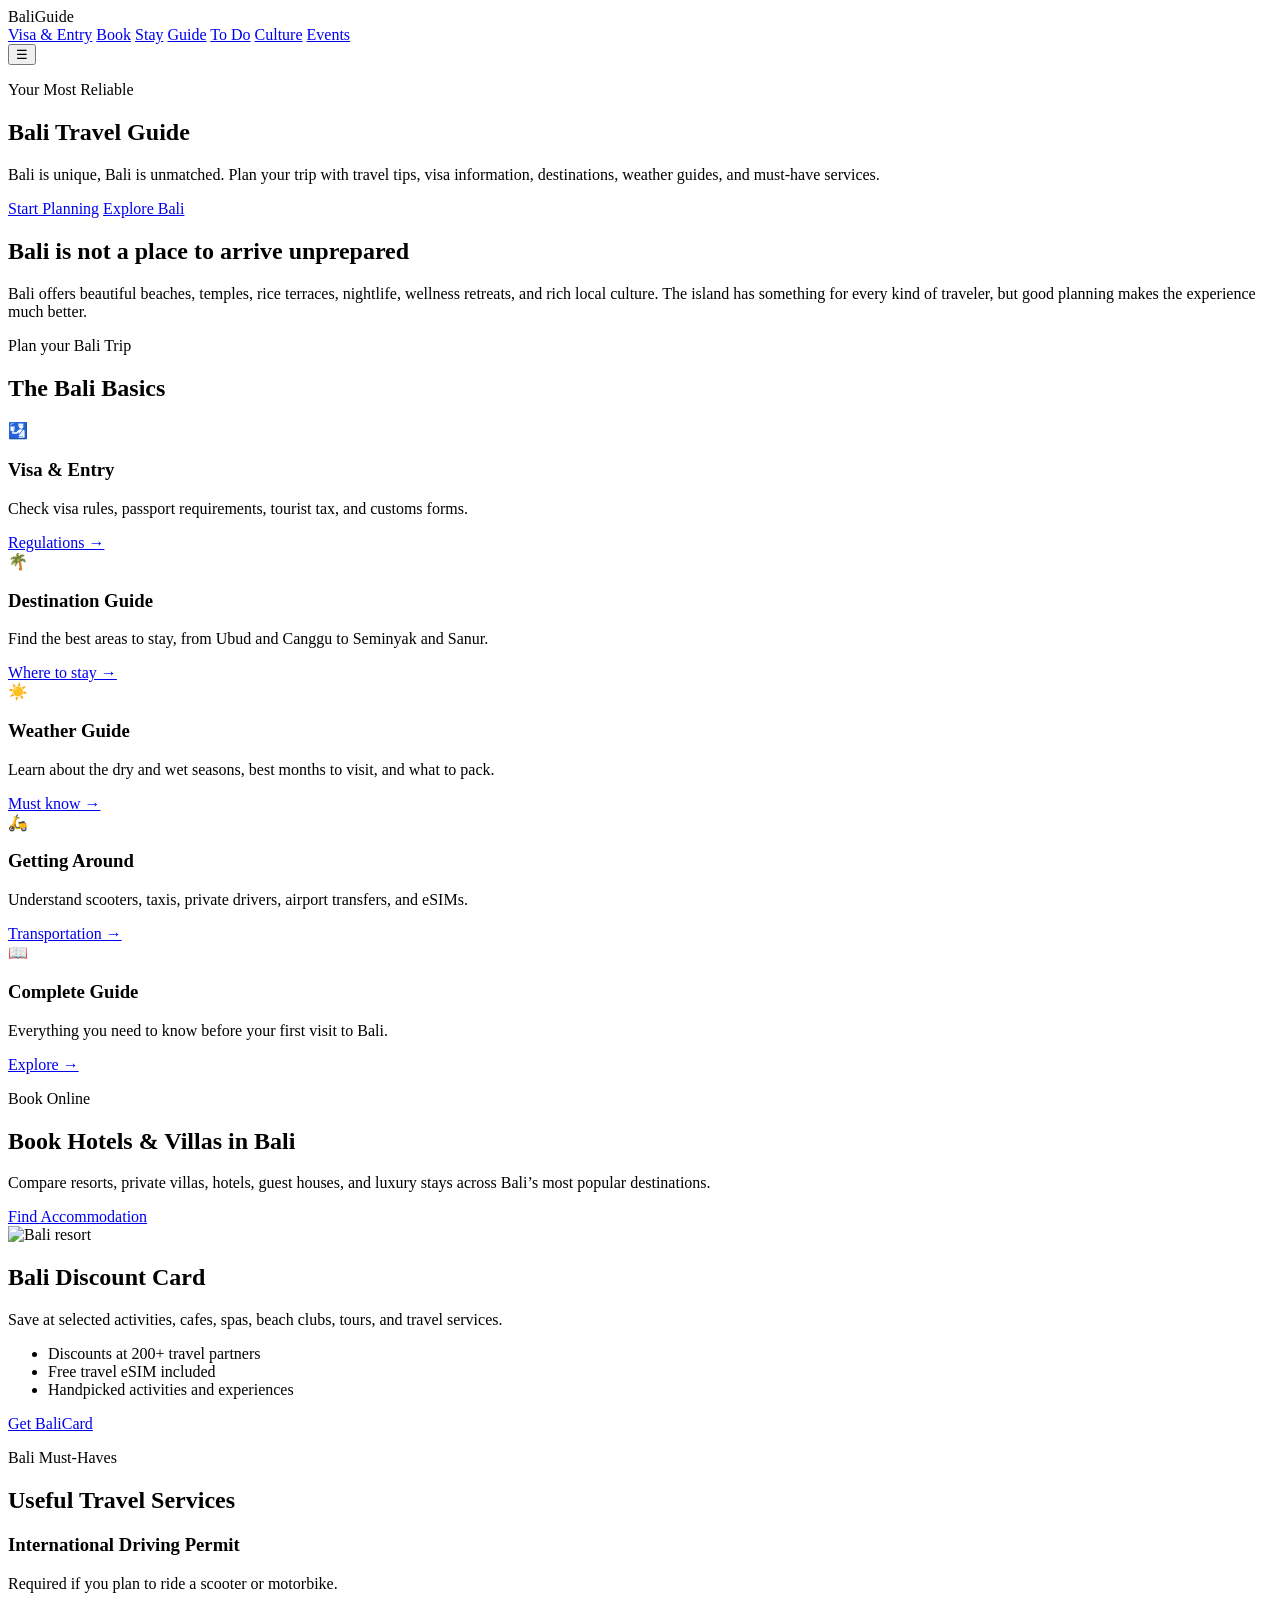
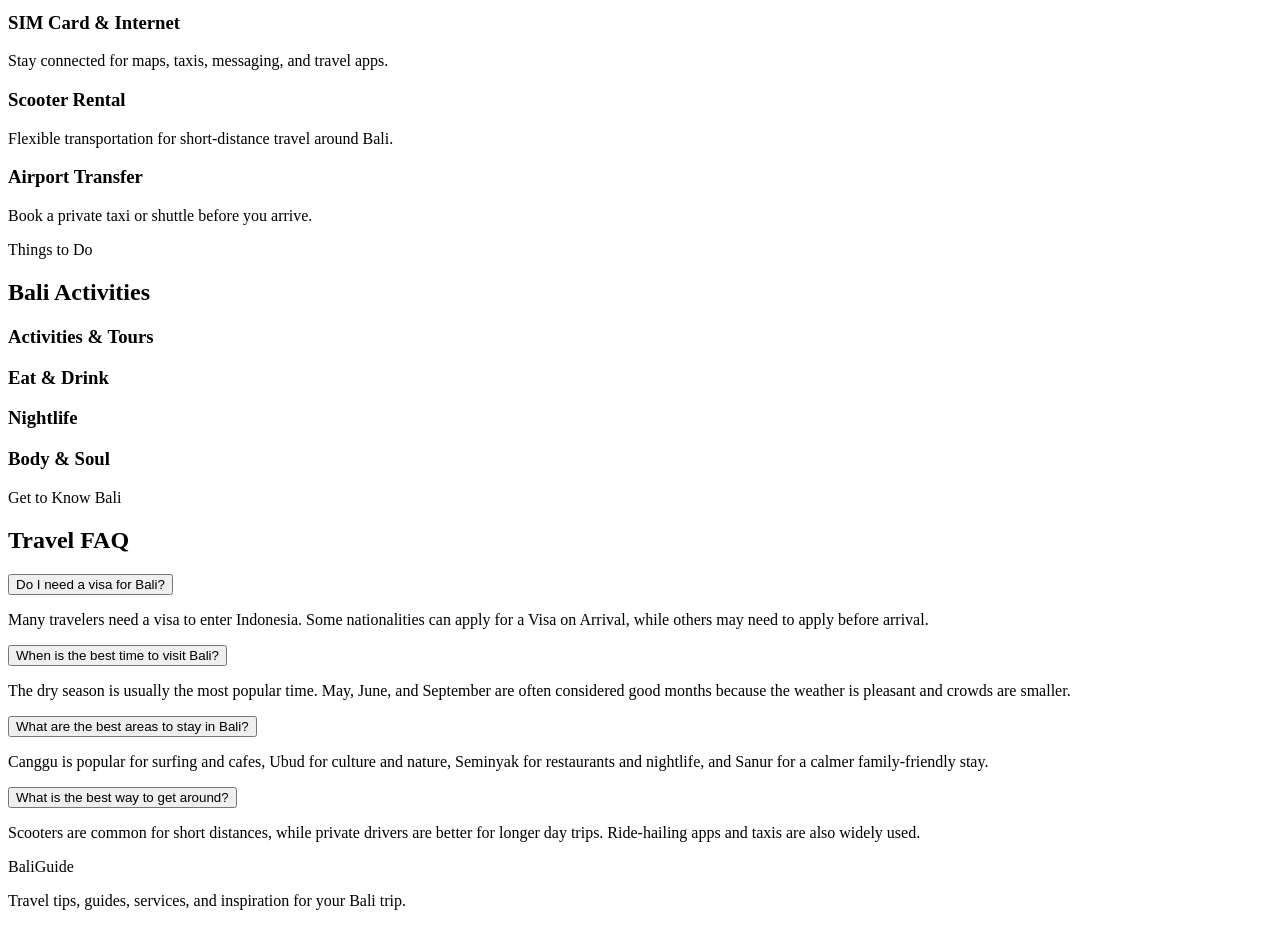
==== index.html @ f4026220 "test" ====
<!doctype html>
<html lang="en">
  <head>
    <meta charset="UTF-8" />
    <meta name="viewport" content="width=device-width, initial-scale=1.0" />
    <title>Bali Travel Guide</title>
    <link rel="stylesheet" href="style.css" />
  </head>
  <body>
    <header class="top-bar">
      <div class="logo">Bali<span>Guide</span></div>

      <nav class="nav-links" id="navLinks">
        <a href="#">Visa & Entry</a>
        <a href="#">Book</a>
        <a href="#">Stay</a>
        <a href="#">Guide</a>
        <a href="#">To Do</a>
        <a href="#">Culture</a>
        <a href="#">Events</a>
      </nav>

      <button class="menu-btn" id="menuBtn">☰</button>
    </header>

    <section class="hero">
      <div class="hero-overlay"></div>

      <div class="hero-content">
        <p class="small-title">Your Most Reliable</p>
        <h1>Bali Travel Guide</h1>
        <p>
          Bali is unique, Bali is unmatched. Plan your trip with travel tips,
          visa information, destinations, weather guides, and must-have
          services.
        </p>

        <div class="hero-buttons">
          <a href="#" class="btn primary">Start Planning</a>
          <a href="#" class="btn secondary">Explore Bali</a>
        </div>
      </div>
    </section>

    <main>
      <section class="intro">
        <h2>Bali is not a place to arrive unprepared</h2>
        <p>
          Bali offers beautiful beaches, temples, rice terraces, nightlife,
          wellness retreats, and rich local culture. The island has something
          for every kind of traveler, but good planning makes the experience
          much better.
        </p>
      </section>

      <section class="basics">
        <div class="section-heading">
          <p>Plan your Bali Trip</p>
          <h2>The Bali Basics</h2>
        </div>

        <div class="card-grid">
          <div class="info-card">
            <div class="icon">🛂</div>
            <h3>Visa & Entry</h3>
            <p>
              Check visa rules, passport requirements, tourist tax, and customs
              forms.
            </p>
            <a href="#">Regulations →</a>
          </div>

          <div class="info-card">
            <div class="icon">🌴</div>
            <h3>Destination Guide</h3>
            <p>
              Find the best areas to stay, from Ubud and Canggu to Seminyak and
              Sanur.
            </p>
            <a href="#">Where to stay →</a>
          </div>

          <div class="info-card">
            <div class="icon">☀️</div>
            <h3>Weather Guide</h3>
            <p>
              Learn about the dry and wet seasons, best months to visit, and
              what to pack.
            </p>
            <a href="#">Must know →</a>
          </div>

          <div class="info-card">
            <div class="icon">🛵</div>
            <h3>Getting Around</h3>
            <p>
              Understand scooters, taxis, private drivers, airport transfers,
              and eSIMs.
            </p>
            <a href="#">Transportation →</a>
          </div>

          <div class="info-card">
            <div class="icon">📖</div>
            <h3>Complete Guide</h3>
            <p>Everything you need to know before your first visit to Bali.</p>
            <a href="#">Explore →</a>
          </div>
        </div>
      </section>

      <section class="promo">
        <div>
          <p class="small-title">Book Online</p>
          <h2>Book Hotels & Villas in Bali</h2>
          <p>
            Compare resorts, private villas, hotels, guest houses, and luxury
            stays across Bali’s most popular destinations.
          </p>
          <a href="#" class="btn primary">Find Accommodation</a>
        </div>

        <img
          src="https://images.unsplash.com/photo-1537996194471-e657df975ab4?auto=format&fit=crop&w=900&q=80"
          alt="Bali resort"
        />
      </section>

      <section class="discount">
        <h2>Bali Discount Card</h2>
        <p>
          Save at selected activities, cafes, spas, beach clubs, tours, and
          travel services.
        </p>

        <ul>
          <li>Discounts at 200+ travel partners</li>
          <li>Free travel eSIM included</li>
          <li>Handpicked activities and experiences</li>
        </ul>

        <a href="#" class="btn dark">Get BaliCard</a>
      </section>

      <section class="must-haves">
        <div class="section-heading">
          <p>Bali Must-Haves</p>
          <h2>Useful Travel Services</h2>
        </div>

        <div class="service-grid">
          <div class="service-card">
            <h3>International Driving Permit</h3>
            <p>Required if you plan to ride a scooter or motorbike.</p>
          </div>

          <div class="service-card">
            <h3>SIM Card & Internet</h3>
            <p>Stay connected for maps, taxis, messaging, and travel apps.</p>
          </div>

          <div class="service-card">
            <h3>Scooter Rental</h3>
            <p>
              Flexible transportation for short-distance travel around Bali.
            </p>
          </div>

          <div class="service-card">
            <h3>Airport Transfer</h3>
            <p>Book a private taxi or shuttle before you arrive.</p>
          </div>
        </div>
      </section>

      <section class="activities">
        <div class="section-heading">
          <p>Things to Do</p>
          <h2>Bali Activities</h2>
        </div>

        <div class="activity-grid">
          <div class="activity-card activity-one">
            <h3>Activities & Tours</h3>
          </div>

          <div class="activity-card activity-two">
            <h3>Eat & Drink</h3>
          </div>

          <div class="activity-card activity-three">
            <h3>Nightlife</h3>
          </div>

          <div class="activity-card activity-four">
            <h3>Body & Soul</h3>
          </div>
        </div>
      </section>

      <section class="faq">
        <div class="section-heading">
          <p>Get to Know Bali</p>
          <h2>Travel FAQ</h2>
        </div>

        <div class="faq-item">
          <button class="faq-question">Do I need a visa for Bali?</button>
          <div class="faq-answer">
            <p>
              Many travelers need a visa to enter Indonesia. Some nationalities
              can apply for a Visa on Arrival, while others may need to apply
              before arrival.
            </p>
          </div>
        </div>

        <div class="faq-item">
          <button class="faq-question">
            When is the best time to visit Bali?
          </button>
          <div class="faq-answer">
            <p>
              The dry season is usually the most popular time. May, June, and
              September are often considered good months because the weather is
              pleasant and crowds are smaller.
            </p>
          </div>
        </div>

        <div class="faq-item">
          <button class="faq-question">
            What are the best areas to stay in Bali?
          </button>
          <div class="faq-answer">
            <p>
              Canggu is popular for surfing and cafes, Ubud for culture and
              nature, Seminyak for restaurants and nightlife, and Sanur for a
              calmer family-friendly stay.
            </p>
          </div>
        </div>

        <div class="faq-item">
          <button class="faq-question">
            What is the best way to get around?
          </button>
          <div class="faq-answer">
            <p>
              Scooters are common for short distances, while private drivers are
              better for longer day trips. Ride-hailing apps and taxis are also
              widely used.
            </p>
          </div>
        </div>
      </section>
    </main>

    <footer>
      <div class="footer-logo">Bali<span>Guide</span></div>
      <p>Travel tips, guides, services, and inspiration for your Bali trip.</p>
    </footer>

    <script src="script.js"></script>
  </body>
</html>
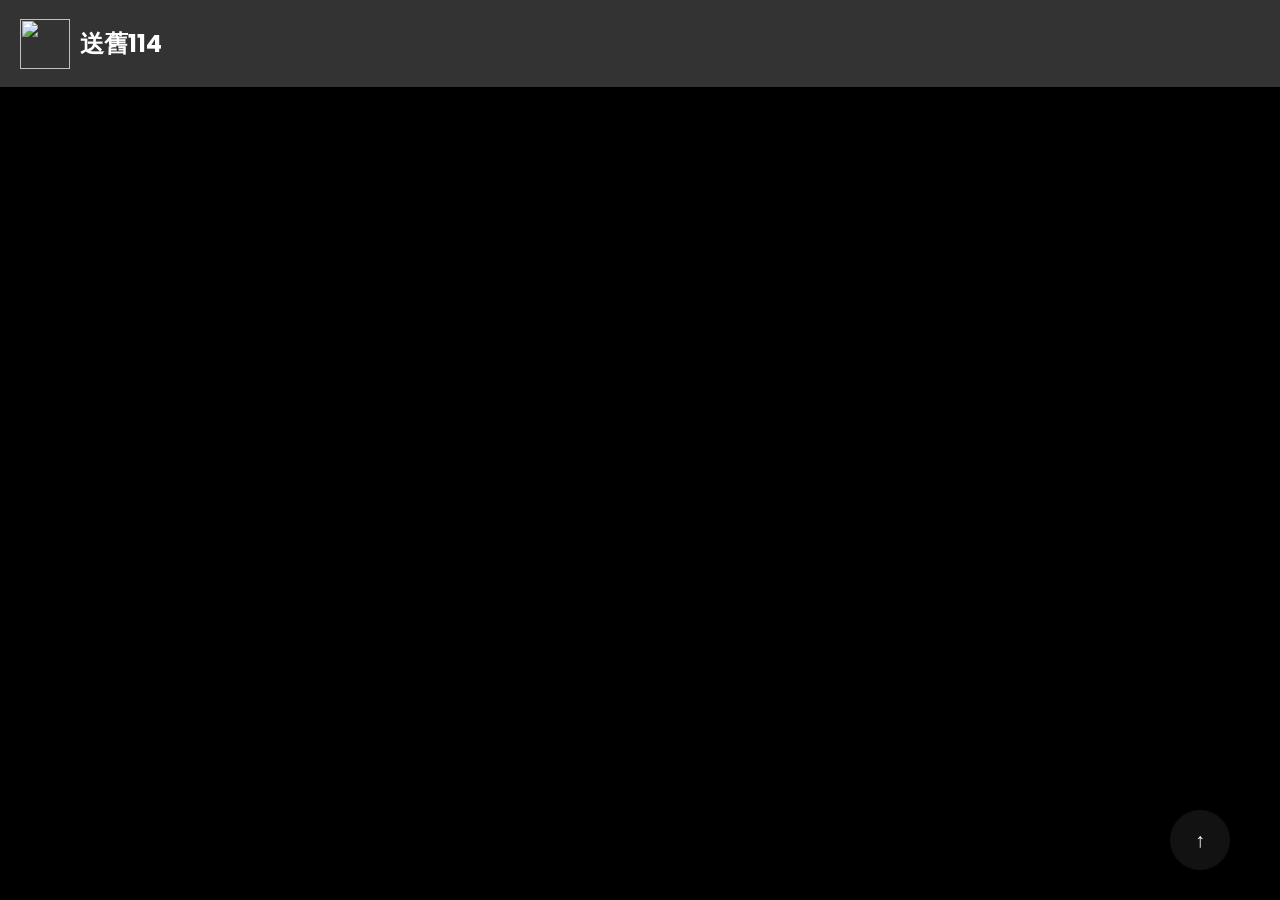
==== commit 3d2ec6f7: "test" ====
--- a/index.html
+++ b/index.html
@@ -1,266 +1,50 @@
-<!doctype html>
+<!DOCTYPE html>
 <html lang="en">
   <head>
     <meta charset="UTF-8" />
     <meta name="viewport" content="width=device-width, initial-scale=1.0" />
-    <title>Bali Travel Guide</title>
-    <link rel="stylesheet" href="style.css" />
+    <title>Pelita Pikiran</title>
+    <link rel="stylesheet" type="text/css" href="index.css" />
+    <link href="https://unpkg.com/aos@2.3.1/dist/aos.css" rel="stylesheet">
+    <link rel="icon" type="image/x-icon" href="assets/shine.ico">
+    <link
+      href="https://fonts.googleapis.com/css2?family=Poppins:wght@400;600&family=Roboto:wght@400;700&display=swap"
+      rel="stylesheet"
+    />
+    <link
+    rel="stylesheet"
+    href="https://cdnjs.cloudflare.com/ajax/libs/animate.css/4.1.1/animate.min.css"
+  />
   </head>
   <body>
-    <header class="top-bar">
-      <div class="logo">Bali<span>Guide</span></div>
-
-      <nav class="nav-links" id="navLinks">
-        <a href="#">Visa & Entry</a>
-        <a href="#">Book</a>
-        <a href="#">Stay</a>
-        <a href="#">Guide</a>
-        <a href="#">To Do</a>
-        <a href="#">Culture</a>
-        <a href="#">Events</a>
-      </nav>
-
-      <button class="menu-btn" id="menuBtn">☰</button>
+    <header>
+      <div class="main-header">
+        <h3 class="header-info">
+          <img src="assets/shine.png" class="icon" >
+          <a href="index.html">送舊114</a>
+        </h3>
+      </div>
     </header>
 
-    <section class="hero">
-      <div class="hero-overlay"></div>
+    <a href="#top">↑</a>
 
-      <div class="hero-content">
-        <p class="small-title">Your Most Reliable</p>
-        <h1>Bali Travel Guide</h1>
-        <p>
-          Bali is unique, Bali is unmatched. Plan your trip with travel tips,
-          visa information, destinations, weather guides, and must-have
-          services.
-        </p>
+    <div class="jumbotron" id="top">
+      <div 
+          class="text-container" 
+          data-aos="fade-right"
+          data-aos-once="true"
+          data-aos-offset="500"
+          data-aos-duration="500">
+        <h1> 送舊114 </h1>
+        </div>
+    </div>
+    <main>
+    </main>
+  </div>
+  </body>
+  <footer>
+  </footer> 
+  <script src="https://unpkg.com/aos@2.3.1/dist/aos.js"></script>
 
-        <div class="hero-buttons">
-          <a href="#" class="btn primary">Start Planning</a>
-          <a href="#" class="btn secondary">Explore Bali</a>
-        </div>
-      </div>
-    </section>
-
-    <main>
-      <section class="intro">
-        <h2>Bali is not a place to arrive unprepared</h2>
-        <p>
-          Bali offers beautiful beaches, temples, rice terraces, nightlife,
-          wellness retreats, and rich local culture. The island has something
-          for every kind of traveler, but good planning makes the experience
-          much better.
-        </p>
-      </section>
-
-      <section class="basics">
-        <div class="section-heading">
-          <p>Plan your Bali Trip</p>
-          <h2>The Bali Basics</h2>
-        </div>
-
-        <div class="card-grid">
-          <div class="info-card">
-            <div class="icon">🛂</div>
-            <h3>Visa & Entry</h3>
-            <p>
-              Check visa rules, passport requirements, tourist tax, and customs
-              forms.
-            </p>
-            <a href="#">Regulations →</a>
-          </div>
-
-          <div class="info-card">
-            <div class="icon">🌴</div>
-            <h3>Destination Guide</h3>
-            <p>
-              Find the best areas to stay, from Ubud and Canggu to Seminyak and
-              Sanur.
-            </p>
-            <a href="#">Where to stay →</a>
-          </div>
-
-          <div class="info-card">
-            <div class="icon">☀️</div>
-            <h3>Weather Guide</h3>
-            <p>
-              Learn about the dry and wet seasons, best months to visit, and
-              what to pack.
-            </p>
-            <a href="#">Must know →</a>
-          </div>
-
-          <div class="info-card">
-            <div class="icon">🛵</div>
-            <h3>Getting Around</h3>
-            <p>
-              Understand scooters, taxis, private drivers, airport transfers,
-              and eSIMs.
-            </p>
-            <a href="#">Transportation →</a>
-          </div>
-
-          <div class="info-card">
-            <div class="icon">📖</div>
-            <h3>Complete Guide</h3>
-            <p>Everything you need to know before your first visit to Bali.</p>
-            <a href="#">Explore →</a>
-          </div>
-        </div>
-      </section>
-
-      <section class="promo">
-        <div>
-          <p class="small-title">Book Online</p>
-          <h2>Book Hotels & Villas in Bali</h2>
-          <p>
-            Compare resorts, private villas, hotels, guest houses, and luxury
-            stays across Bali’s most popular destinations.
-          </p>
-          <a href="#" class="btn primary">Find Accommodation</a>
-        </div>
-
-        <img
-          src="https://images.unsplash.com/photo-1537996194471-e657df975ab4?auto=format&fit=crop&w=900&q=80"
-          alt="Bali resort"
-        />
-      </section>
-
-      <section class="discount">
-        <h2>Bali Discount Card</h2>
-        <p>
-          Save at selected activities, cafes, spas, beach clubs, tours, and
-          travel services.
-        </p>
-
-        <ul>
-          <li>Discounts at 200+ travel partners</li>
-          <li>Free travel eSIM included</li>
-          <li>Handpicked activities and experiences</li>
-        </ul>
-
-        <a href="#" class="btn dark">Get BaliCard</a>
-      </section>
-
-      <section class="must-haves">
-        <div class="section-heading">
-          <p>Bali Must-Haves</p>
-          <h2>Useful Travel Services</h2>
-        </div>
-
-        <div class="service-grid">
-          <div class="service-card">
-            <h3>International Driving Permit</h3>
-            <p>Required if you plan to ride a scooter or motorbike.</p>
-          </div>
-
-          <div class="service-card">
-            <h3>SIM Card & Internet</h3>
-            <p>Stay connected for maps, taxis, messaging, and travel apps.</p>
-          </div>
-
-          <div class="service-card">
-            <h3>Scooter Rental</h3>
-            <p>
-              Flexible transportation for short-distance travel around Bali.
-            </p>
-          </div>
-
-          <div class="service-card">
-            <h3>Airport Transfer</h3>
-            <p>Book a private taxi or shuttle before you arrive.</p>
-          </div>
-        </div>
-      </section>
-
-      <section class="activities">
-        <div class="section-heading">
-          <p>Things to Do</p>
-          <h2>Bali Activities</h2>
-        </div>
-
-        <div class="activity-grid">
-          <div class="activity-card activity-one">
-            <h3>Activities & Tours</h3>
-          </div>
-
-          <div class="activity-card activity-two">
-            <h3>Eat & Drink</h3>
-          </div>
-
-          <div class="activity-card activity-three">
-            <h3>Nightlife</h3>
-          </div>
-
-          <div class="activity-card activity-four">
-            <h3>Body & Soul</h3>
-          </div>
-        </div>
-      </section>
-
-      <section class="faq">
-        <div class="section-heading">
-          <p>Get to Know Bali</p>
-          <h2>Travel FAQ</h2>
-        </div>
-
-        <div class="faq-item">
-          <button class="faq-question">Do I need a visa for Bali?</button>
-          <div class="faq-answer">
-            <p>
-              Many travelers need a visa to enter Indonesia. Some nationalities
-              can apply for a Visa on Arrival, while others may need to apply
-              before arrival.
-            </p>
-          </div>
-        </div>
-
-        <div class="faq-item">
-          <button class="faq-question">
-            When is the best time to visit Bali?
-          </button>
-          <div class="faq-answer">
-            <p>
-              The dry season is usually the most popular time. May, June, and
-              September are often considered good months because the weather is
-              pleasant and crowds are smaller.
-            </p>
-          </div>
-        </div>
-
-        <div class="faq-item">
-          <button class="faq-question">
-            What are the best areas to stay in Bali?
-          </button>
-          <div class="faq-answer">
-            <p>
-              Canggu is popular for surfing and cafes, Ubud for culture and
-              nature, Seminyak for restaurants and nightlife, and Sanur for a
-              calmer family-friendly stay.
-            </p>
-          </div>
-        </div>
-
-        <div class="faq-item">
-          <button class="faq-question">
-            What is the best way to get around?
-          </button>
-          <div class="faq-answer">
-            <p>
-              Scooters are common for short distances, while private drivers are
-              better for longer day trips. Ride-hailing apps and taxis are also
-              widely used.
-            </p>
-          </div>
-        </div>
-      </section>
-    </main>
-
-    <footer>
-      <div class="footer-logo">Bali<span>Guide</span></div>
-      <p>Travel tips, guides, services, and inspiration for your Bali trip.</p>
-    </footer>
-
-    <script src="script.js"></script>
-  </body>
+  <script src="index.js"></script>
 </html>
--- a/index.css
+++ b/index.css
@@ -0,0 +1,270 @@
+.animated-box {
+  animation-timing-function: ease-in-out !important;
+}
+
+body,
+html {
+  margin: 0;
+  height: 100%;
+  width: 100%;
+  max-width: 100%;
+  overflow-x: hidden;
+  scroll-behavior: smooth;
+  font-family: "Roboto", sans-serif;
+  color: #f0f0f0;
+  background-color: #000000;
+  margin: 0;
+  padding: 0;
+  overflow: hidden;
+}
+
+.website {
+  margin: 0;
+  padding: 0;
+  font-family: "Roboto", sans-serif;
+  color: #f0f0f0;
+  background-color: #000000;
+  display: flex;
+  flex-direction: column;
+  min-height: 100vh;
+  overflow-x: hidden;
+  overflow-y: auto;
+}
+
+@keyframes smoothFadeLeft {
+  0% {
+    opacity: 0;
+    transform: translateX(100px);
+  }
+  100% {
+    opacity: 1;
+    transform: translateX(0);
+  }
+}
+
+@keyframes smoothFadeRight {
+  0% {
+    opacity: 0;
+    transform: translateX(-100px);
+  }
+  100% {
+    opacity: 1;
+    transform: translateX(0);
+  }
+}
+
+@keyframes smoothFadeUp {
+  0% {
+    opacity: 0;
+    transform: translateY(100px);
+  }
+  100% {
+    opacity: 1;
+    transform: translateY(0);
+  }
+}
+
+@keyframes smoothFadeDown {
+  0% {
+    opacity: 0;
+    transform: translateY(-100px);
+  }
+  100% {
+    opacity: 1;
+    transform: translateY(0);
+  }
+}
+
+@keyframes zoomIn {
+  0% {
+    transform: scale(0.8);
+    opacity: 0;
+  }
+  100% {
+    transform: scale(1);
+    opacity: 1;
+  }
+}
+
+@keyframes zoomOut {
+  0% {
+    transform: scale(1);
+    opacity: 1;
+  }
+  100% {
+    transform: scale(0.8);
+    opacity: 0;
+  }
+}
+
+.smooth-fade-left {
+  animation: smoothFadeLeft 0.7s ease-in-out;
+}
+
+.smooth-fade-right {
+  animation: smoothFadeRight 0.7s ease-in-out;
+}
+
+.smooth-fade-up {
+  animation: smoothFadeUp 0.7s ease-in-out;
+}
+
+.smooth-fade-down {
+  animation: smoothFadeDown 0.7s ease-in-out;
+}
+
+.smooth-zoom-in {
+  animation: zoomIn 0.7s ease-in-out forwards;
+}
+
+.smooth-zoom-out {
+  animation: zoomOut 0.7s ease-in-out forwards;
+}
+
+h1,
+h2,
+h3 {
+  font-family: "Poppins", sans-serif;
+  color: #fff;
+}
+
+p {
+  font-size: 16px;
+  line-height: 1.6;
+}
+
+header {
+  position: fixed;
+  width: 100%;
+  background-color: #333;
+  color: #fff;
+  z-index: 1000;
+}
+
+.main-header {
+  display: flex;
+  justify-content: space-between;
+  align-items: center;
+  max-width: 12000px;
+  margin: 0 auto;
+  padding: 0 20px;
+}
+
+.header-info {
+  display: flex;
+  align-items: center;
+  max-width: 1000px;
+}
+
+.header-info img.icon {
+  width: 50px;
+  height: 50px;
+  margin-right: 10px;
+}
+
+.header-info a {
+  color: #fff;
+  text-decoration: none;
+  font-size: 24px;
+}
+
+nav a {
+  color: #fff;
+  text-decoration: none;
+  margin: 0 15px;
+  font-size: 18px;
+}
+
+nav a:hover {
+  text-decoration: underline;
+}
+
+a[href="#top"] {
+  position: fixed;
+  bottom: 30px; /* Distance from the bottom */
+  right: 50px; /* Distance from the right */
+  display: block; /* Always visible */
+  background-color: #121212;
+  color: white;
+  width: 60px;
+  height: 60px;
+  border-radius: 50%; /* Make it circular */
+  text-align: center;
+  line-height: 60px; /* Center the arrow vertically */
+  font-size: 20px;
+  text-decoration: none; /* Remove underline */
+  box-shadow: 0 4px 6px rgba(0, 0, 0, 0.1);
+  z-index: 1000;
+  transition:
+    opacity 0.3s,
+    transform 0.3s,
+    background-color 0.3s;
+  cursor: pointer;
+}
+
+a[href="#top"]:hover {
+  background-color: gray;
+}
+
+a[href="#top"]:active {
+  transform: scale(0.95); /* Slight shrink effect */
+}
+
+#jumbotron {
+  width: 100%;
+}
+
+.jumbotron {
+  position: relative;
+  height: 100vh;
+  width: 100%;
+  background:
+    linear-gradient(to bottom, rgba(0, 0, 0, 0) 80%, #000000 100%),
+    url("assets/light_enhanced.jpg") no-repeat center 10% / cover;
+  display: flex;
+  align-items: center;
+  padding-left: 200px;
+  overflow: hidden;
+  z-index: 0;
+}
+
+.jumbotron::before {
+  content: "";
+  position: absolute;
+  left: 0;
+  transform: translateX(-90px);
+  width: 1200px;
+  height: 100vh;
+  background: linear-gradient(
+    to right,
+    rgba(0, 0, 0, 0) 0%,
+    rgba(0, 0, 0, 0.9) 25%,
+    rgba(0, 0, 0, 0.9) 75%,
+    rgba(0, 0, 0, 0) 100%
+  );
+  z-index: -1;
+}
+
+.text-container {
+  position: relative;
+  z-index: 1;
+}
+
+.text-container h1 {
+  font-size: 3rem;
+  max-width: 880px;
+  margin: 0 0 20px;
+  max-width: 900px;
+}
+
+.text-container h4 {
+  font-size: 0.8rem;
+  margin-bottom: 40px;
+}
+
+.text-container p {
+  font-size: 1rem;
+  max-width: 750px;
+  margin-bottom: 20px;
+  text-align: justify;
+}
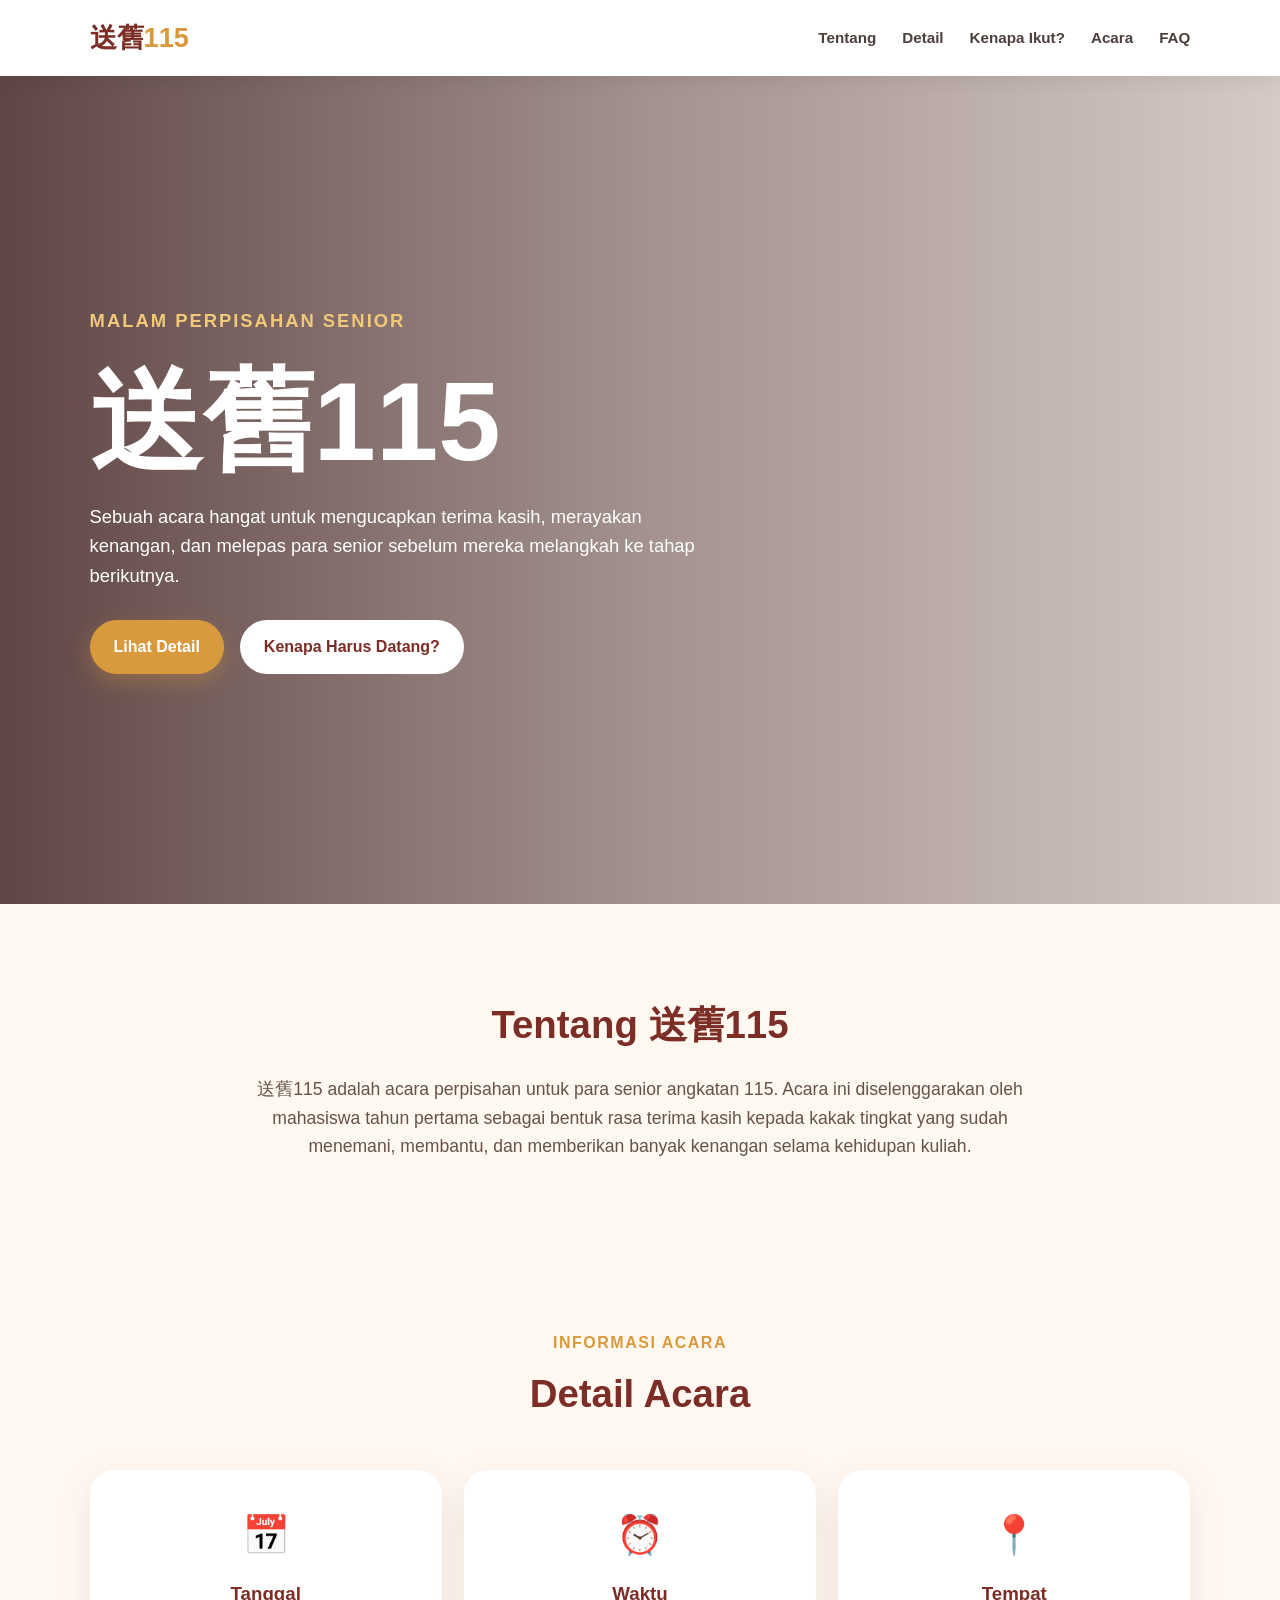
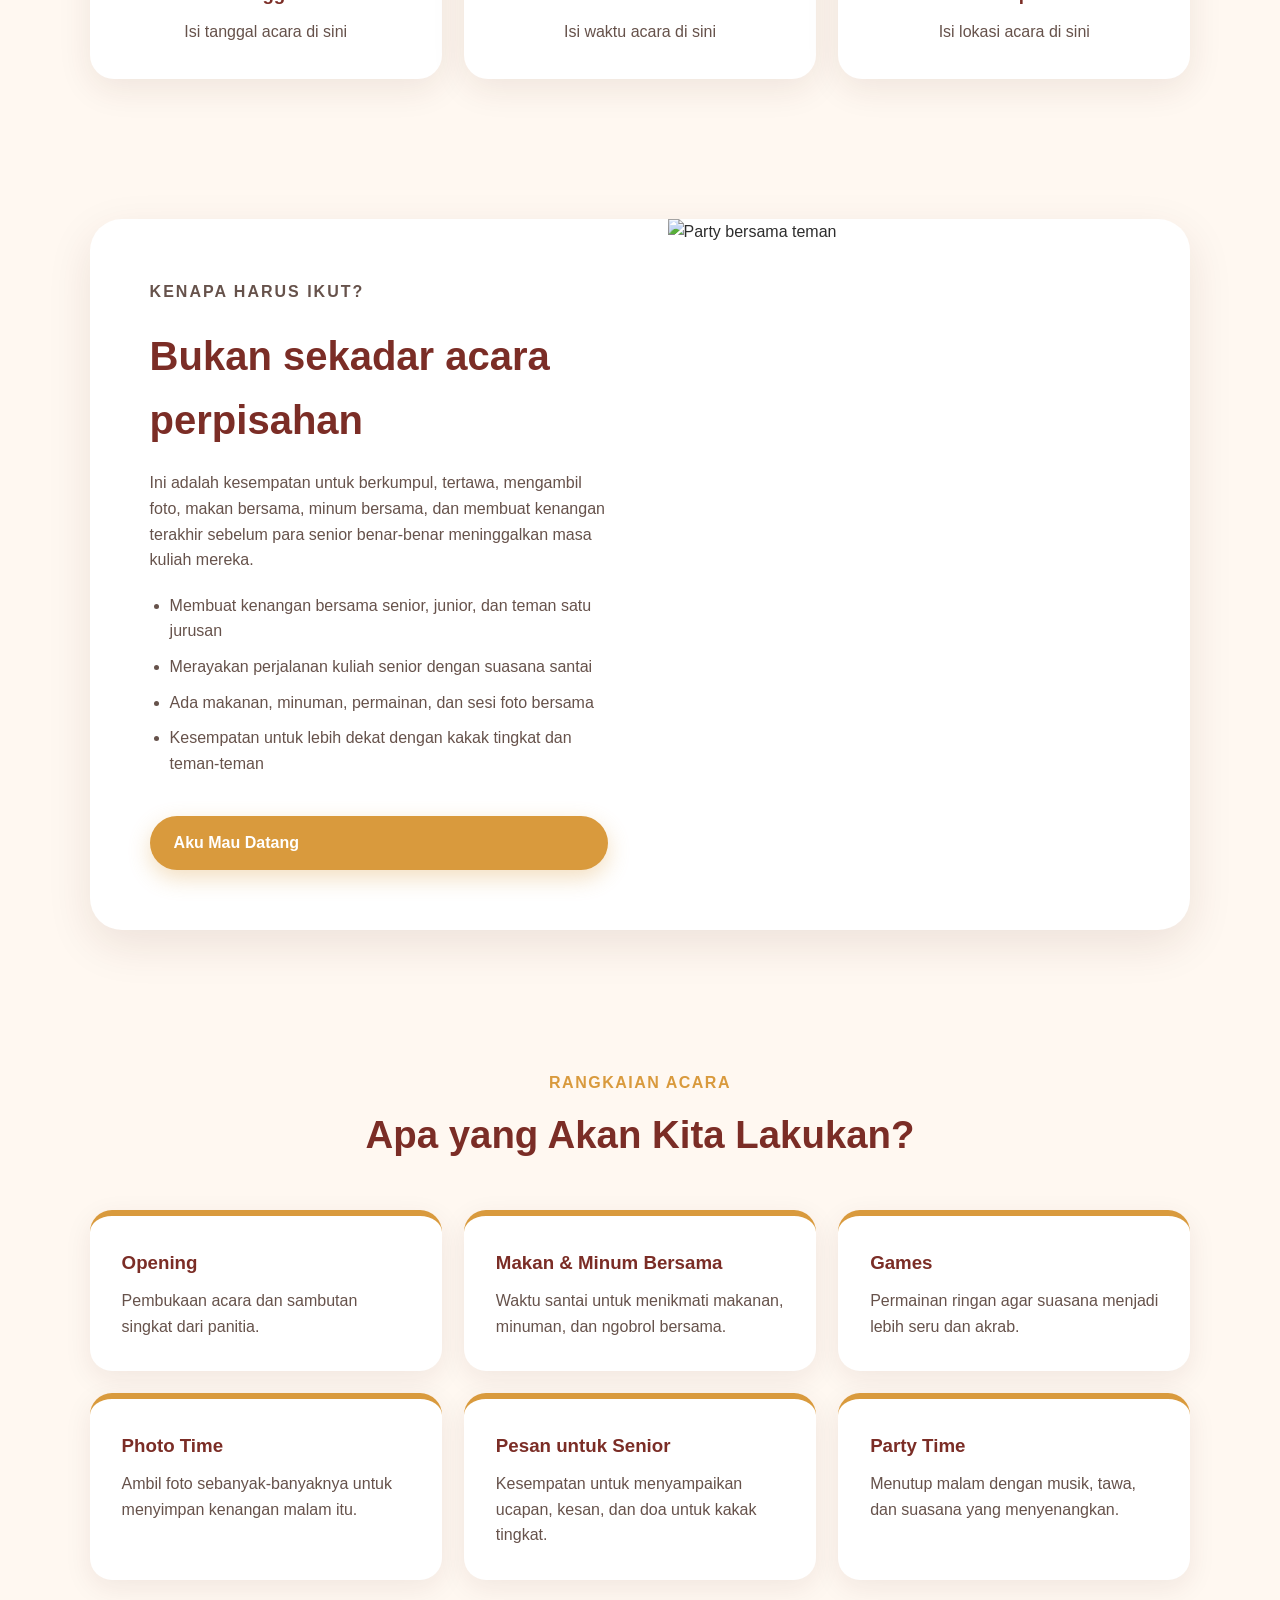
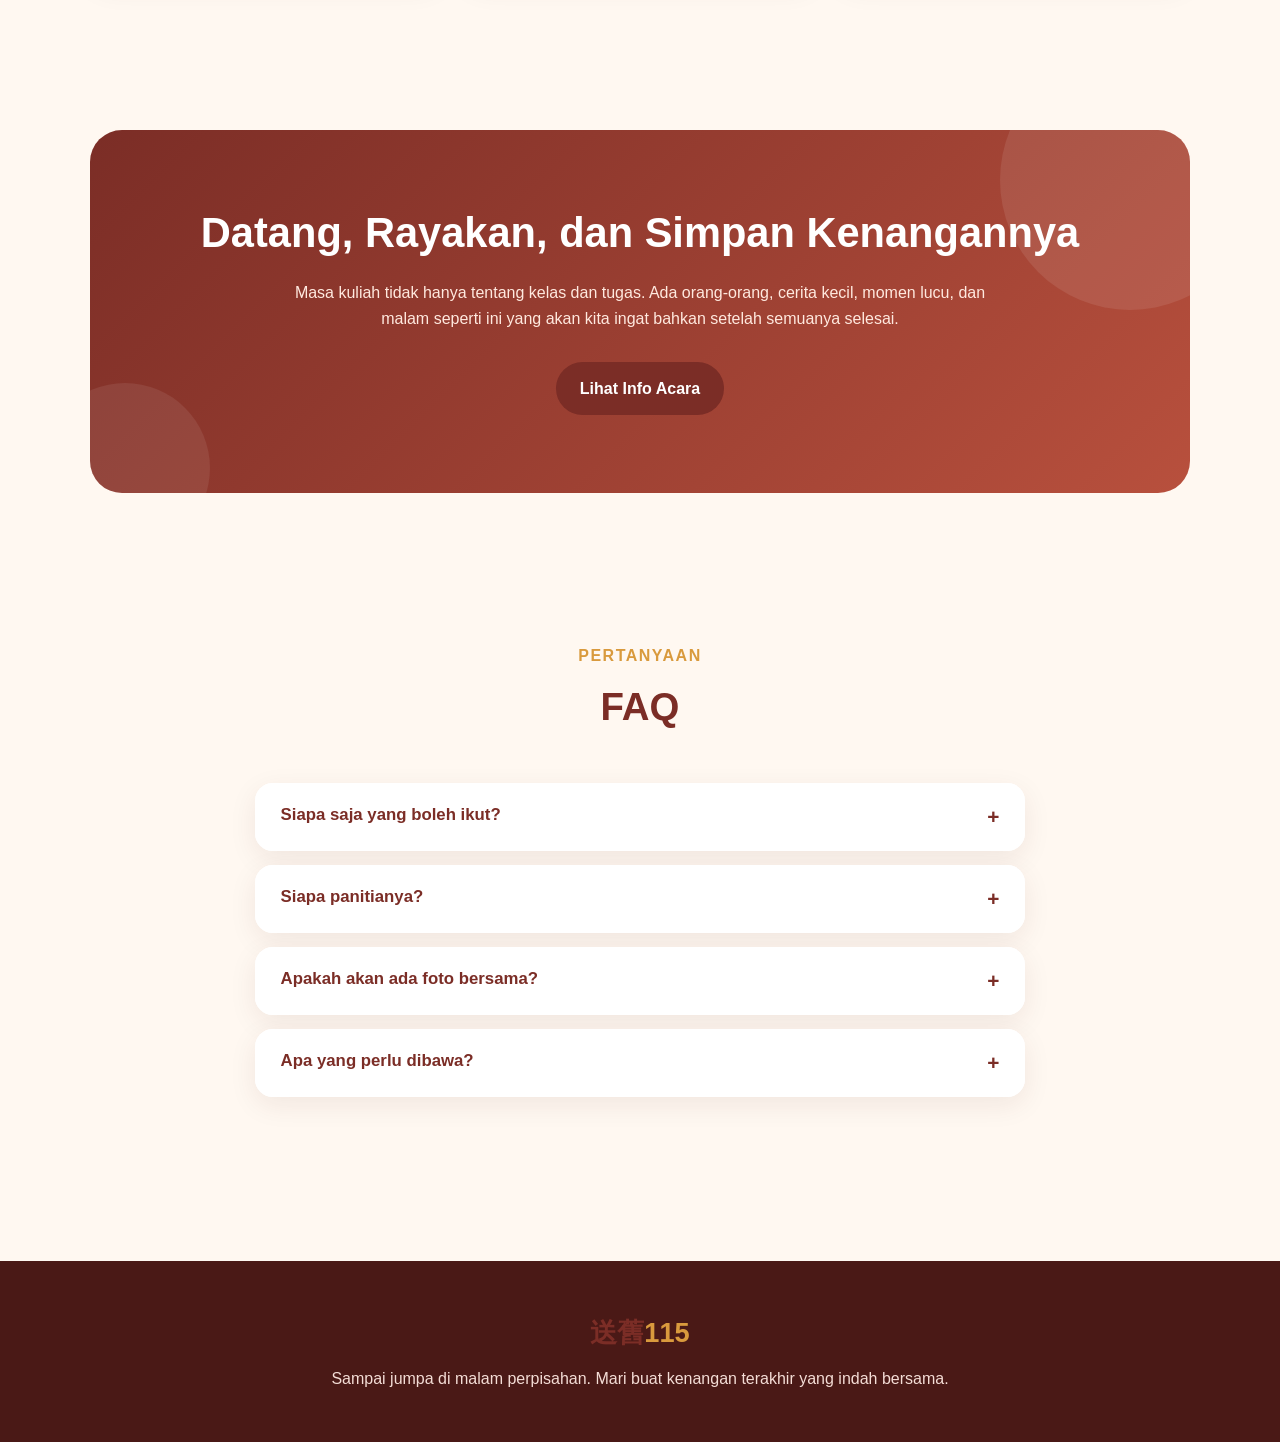
==== commit ba89a7e1: "update" ====
--- a/index.html
+++ b/index.html
@@ -1,50 +1,231 @@
-<!DOCTYPE html>
-<html lang="en">
+<!doctype html>
+<html lang="id">
   <head>
     <meta charset="UTF-8" />
     <meta name="viewport" content="width=device-width, initial-scale=1.0" />
-    <title>Pelita Pikiran</title>
-    <link rel="stylesheet" type="text/css" href="index.css" />
-    <link href="https://unpkg.com/aos@2.3.1/dist/aos.css" rel="stylesheet">
-    <link rel="icon" type="image/x-icon" href="assets/shine.ico">
-    <link
-      href="https://fonts.googleapis.com/css2?family=Poppins:wght@400;600&family=Roboto:wght@400;700&display=swap"
-      rel="stylesheet"
-    />
-    <link
-    rel="stylesheet"
-    href="https://cdnjs.cloudflare.com/ajax/libs/animate.css/4.1.1/animate.min.css"
-  />
+    <title>送舊115</title>
+    <link rel="stylesheet" href="index.css" />
   </head>
   <body>
-    <header>
-      <div class="main-header">
-        <h3 class="header-info">
-          <img src="assets/shine.png" class="icon" >
-          <a href="index.html">送舊114</a>
-        </h3>
+    <header class="top-bar">
+      <div class="logo">送舊<span>115</span></div>
+
+      <nav class="nav-links" id="navLinks">
+        <a href="#tentang">Tentang</a>
+        <a href="#detail">Detail</a>
+        <a href="#alasan">Kenapa Ikut?</a>
+        <a href="#acara">Acara</a>
+        <a href="#faq">FAQ</a>
+      </nav>
+
+      <button class="menu-btn" id="menuBtn">☰</button>
+    </header>
+
+    <section class="hero">
+      <div class="hero-overlay"></div>
+
+      <div class="hero-content">
+        <p class="small-title">Malam Perpisahan Senior</p>
+        <h1>送舊115</h1>
+        <p>
+          Sebuah acara hangat untuk mengucapkan terima kasih, merayakan
+          kenangan, dan melepas para senior sebelum mereka melangkah ke tahap
+          berikutnya.
+        </p>
+
+        <div class="hero-buttons">
+          <a href="#detail" class="btn primary">Lihat Detail</a>
+          <a href="#alasan" class="btn secondary">Kenapa Harus Datang?</a>
+        </div>
       </div>
-    </header>
-
-    <a href="#top">↑</a>
-
-    <div class="jumbotron" id="top">
-      <div 
-          class="text-container" 
-          data-aos="fade-right"
-          data-aos-once="true"
-          data-aos-offset="500"
-          data-aos-duration="500">
-        <h1> 送舊114 </h1>
-        </div>
-    </div>
+    </section>
+
     <main>
+      <section class="intro" id="tentang">
+        <h2>Tentang 送舊115</h2>
+        <p>
+          送舊115 adalah acara perpisahan untuk para senior angkatan 115. Acara
+          ini diselenggarakan oleh mahasiswa tahun pertama sebagai bentuk rasa
+          terima kasih kepada kakak tingkat yang sudah menemani, membantu, dan
+          memberikan banyak kenangan selama kehidupan kuliah.
+        </p>
+      </section>
+
+      <section class="details" id="detail">
+        <div class="section-heading">
+          <p>Informasi Acara</p>
+          <h2>Detail Acara</h2>
+        </div>
+
+        <div class="detail-grid">
+          <div class="detail-card">
+            <div class="icon">📅</div>
+            <h3>Tanggal</h3>
+            <p>Isi tanggal acara di sini</p>
+          </div>
+
+          <div class="detail-card">
+            <div class="icon">⏰</div>
+            <h3>Waktu</h3>
+            <p>Isi waktu acara di sini</p>
+          </div>
+
+          <div class="detail-card">
+            <div class="icon">📍</div>
+            <h3>Tempat</h3>
+            <p>Isi lokasi acara di sini</p>
+          </div>
+        </div>
+      </section>
+
+      <section class="reason" id="alasan">
+        <div class="reason-text">
+          <p class="small-title">Kenapa Harus Ikut?</p>
+          <h2>Bukan sekadar acara perpisahan</h2>
+          <p>
+            Ini adalah kesempatan untuk berkumpul, tertawa, mengambil foto,
+            makan bersama, minum bersama, dan membuat kenangan terakhir sebelum
+            para senior benar-benar meninggalkan masa kuliah mereka.
+          </p>
+
+          <ul>
+            <li>
+              Membuat kenangan bersama senior, junior, dan teman satu jurusan
+            </li>
+            <li>Merayakan perjalanan kuliah senior dengan suasana santai</li>
+            <li>Ada makanan, minuman, permainan, dan sesi foto bersama</li>
+            <li>
+              Kesempatan untuk lebih dekat dengan kakak tingkat dan teman-teman
+            </li>
+          </ul>
+
+          <a href="#detail" class="btn primary">Aku Mau Datang</a>
+        </div>
+
+        <div class="reason-image">
+          <img
+            src="https://images.unsplash.com/photo-1527529482837-4698179dc6ce?auto=format&fit=crop&w=900&q=80"
+            alt="Party bersama teman"
+          />
+        </div>
+      </section>
+
+      <section class="program" id="acara">
+        <div class="section-heading">
+          <p>Rangkaian Acara</p>
+          <h2>Apa yang Akan Kita Lakukan?</h2>
+        </div>
+
+        <div class="program-grid">
+          <div class="program-card">
+            <h3>Opening</h3>
+            <p>Pembukaan acara dan sambutan singkat dari panitia.</p>
+          </div>
+
+          <div class="program-card">
+            <h3>Makan & Minum Bersama</h3>
+            <p>
+              Waktu santai untuk menikmati makanan, minuman, dan ngobrol
+              bersama.
+            </p>
+          </div>
+
+          <div class="program-card">
+            <h3>Games</h3>
+            <p>Permainan ringan agar suasana menjadi lebih seru dan akrab.</p>
+          </div>
+
+          <div class="program-card">
+            <h3>Photo Time</h3>
+            <p>
+              Ambil foto sebanyak-banyaknya untuk menyimpan kenangan malam itu.
+            </p>
+          </div>
+
+          <div class="program-card">
+            <h3>Pesan untuk Senior</h3>
+            <p>
+              Kesempatan untuk menyampaikan ucapan, kesan, dan doa untuk kakak
+              tingkat.
+            </p>
+          </div>
+
+          <div class="program-card">
+            <h3>Party Time</h3>
+            <p>
+              Menutup malam dengan musik, tawa, dan suasana yang menyenangkan.
+            </p>
+          </div>
+        </div>
+      </section>
+
+      <section class="memory">
+        <h2>Datang, Rayakan, dan Simpan Kenangannya</h2>
+        <p>
+          Masa kuliah tidak hanya tentang kelas dan tugas. Ada orang-orang,
+          cerita kecil, momen lucu, dan malam seperti ini yang akan kita ingat
+          bahkan setelah semuanya selesai.
+        </p>
+        <a href="#detail" class="btn dark">Lihat Info Acara</a>
+      </section>
+
+      <section class="faq" id="faq">
+        <div class="section-heading">
+          <p>Pertanyaan</p>
+          <h2>FAQ</h2>
+        </div>
+
+        <div class="faq-item">
+          <button class="faq-question">Siapa saja yang boleh ikut?</button>
+          <div class="faq-answer">
+            <p>
+              Acara ini terutama untuk senior angkatan 115, tetapi mahasiswa
+              tahun pertama, kedua, dan ketiga juga akan hadir untuk ikut
+              merayakan.
+            </p>
+          </div>
+        </div>
+
+        <div class="faq-item">
+          <button class="faq-question">Siapa panitianya?</button>
+          <div class="faq-answer">
+            <p>
+              Acara ini diselenggarakan oleh mahasiswa tahun pertama sebagai
+              bentuk apresiasi dan perpisahan untuk para senior.
+            </p>
+          </div>
+        </div>
+
+        <div class="faq-item">
+          <button class="faq-question">Apakah akan ada foto bersama?</button>
+          <div class="faq-answer">
+            <p>
+              Ya, tentu saja. Akan ada waktu khusus untuk mengambil foto bersama
+              senior, teman, dan panitia.
+            </p>
+          </div>
+        </div>
+
+        <div class="faq-item">
+          <button class="faq-question">Apa yang perlu dibawa?</button>
+          <div class="faq-answer">
+            <p>
+              Cukup bawa diri sendiri, suasana hati yang baik, dan energi untuk
+              menikmati malam bersama.
+            </p>
+          </div>
+        </div>
+      </section>
     </main>
-  </div>
+
+    <footer>
+      <div class="footer-logo">送舊<span>115</span></div>
+      <p>
+        Sampai jumpa di malam perpisahan. Mari buat kenangan terakhir yang indah
+        bersama.
+      </p>
+    </footer>
+
+    <script src="script.js"></script>
   </body>
-  <footer>
-  </footer> 
-  <script src="https://unpkg.com/aos@2.3.1/dist/aos.js"></script>
-
-  <script src="index.js"></script>
 </html>
--- a/index.css
+++ b/index.css
@@ -1,270 +1,619 @@
-.animated-box {
-  animation-timing-function: ease-in-out !important;
-}
-
-body,
-html {
-  margin: 0;
-  height: 100%;
-  width: 100%;
-  max-width: 100%;
-  overflow-x: hidden;
-  scroll-behavior: smooth;
-  font-family: "Roboto", sans-serif;
-  color: #f0f0f0;
-  background-color: #000000;
+* {
   margin: 0;
   padding: 0;
-  overflow: hidden;
-}
-
-.website {
-  margin: 0;
-  padding: 0;
-  font-family: "Roboto", sans-serif;
-  color: #f0f0f0;
-  background-color: #000000;
-  display: flex;
-  flex-direction: column;
-  min-height: 100vh;
-  overflow-x: hidden;
-  overflow-y: auto;
-}
-
-@keyframes smoothFadeLeft {
-  0% {
-    opacity: 0;
-    transform: translateX(100px);
-  }
-  100% {
-    opacity: 1;
-    transform: translateX(0);
-  }
-}
-
-@keyframes smoothFadeRight {
-  0% {
-    opacity: 0;
-    transform: translateX(-100px);
-  }
-  100% {
-    opacity: 1;
-    transform: translateX(0);
-  }
-}
-
-@keyframes smoothFadeUp {
-  0% {
-    opacity: 0;
-    transform: translateY(100px);
-  }
-  100% {
-    opacity: 1;
-    transform: translateY(0);
-  }
-}
-
-@keyframes smoothFadeDown {
-  0% {
-    opacity: 0;
-    transform: translateY(-100px);
-  }
-  100% {
-    opacity: 1;
-    transform: translateY(0);
-  }
-}
-
-@keyframes zoomIn {
-  0% {
-    transform: scale(0.8);
-    opacity: 0;
-  }
-  100% {
-    transform: scale(1);
-    opacity: 1;
-  }
-}
-
-@keyframes zoomOut {
-  0% {
-    transform: scale(1);
-    opacity: 1;
-  }
-  100% {
-    transform: scale(0.8);
-    opacity: 0;
-  }
-}
-
-.smooth-fade-left {
-  animation: smoothFadeLeft 0.7s ease-in-out;
-}
-
-.smooth-fade-right {
-  animation: smoothFadeRight 0.7s ease-in-out;
-}
-
-.smooth-fade-up {
-  animation: smoothFadeUp 0.7s ease-in-out;
-}
-
-.smooth-fade-down {
-  animation: smoothFadeDown 0.7s ease-in-out;
-}
-
-.smooth-zoom-in {
-  animation: zoomIn 0.7s ease-in-out forwards;
-}
-
-.smooth-zoom-out {
-  animation: zoomOut 0.7s ease-in-out forwards;
-}
-
-h1,
-h2,
-h3 {
-  font-family: "Poppins", sans-serif;
-  color: #fff;
-}
-
-p {
-  font-size: 16px;
+  box-sizing: border-box;
+}
+
+html {
+  scroll-behavior: smooth;
+}
+
+body {
+  font-family: Arial, Helvetica, sans-serif;
+  color: #2d2d2d;
+  background: #fff8f1;
   line-height: 1.6;
 }
 
-header {
-  position: fixed;
+a {
+  text-decoration: none;
+  color: inherit;
+}
+
+.fade-up {
+  opacity: 0;
+  transform: translateY(35px) scale(0.96);
+  transition:
+    opacity 0.75s ease,
+    transform 0.75s ease;
+}
+
+.fade-up.show {
+  opacity: 1;
+  transform: translateY(0) scale(1);
+}
+
+.top-bar {
   width: 100%;
-  background-color: #333;
-  color: #fff;
-  z-index: 1000;
-}
-
-.main-header {
-  display: flex;
-  justify-content: space-between;
-  align-items: center;
-  max-width: 12000px;
-  margin: 0 auto;
-  padding: 0 20px;
-}
-
-.header-info {
+  height: 76px;
+  padding: 0 7%;
+  background: rgba(255, 255, 255, 0.96);
   display: flex;
   align-items: center;
-  max-width: 1000px;
-}
-
-.header-info img.icon {
-  width: 50px;
-  height: 50px;
-  margin-right: 10px;
-}
-
-.header-info a {
-  color: #fff;
-  text-decoration: none;
-  font-size: 24px;
-}
-
-nav a {
-  color: #fff;
-  text-decoration: none;
-  margin: 0 15px;
-  font-size: 18px;
-}
-
-nav a:hover {
-  text-decoration: underline;
-}
-
-a[href="#top"] {
+  justify-content: space-between;
   position: fixed;
-  bottom: 30px; /* Distance from the bottom */
-  right: 50px; /* Distance from the right */
-  display: block; /* Always visible */
-  background-color: #121212;
-  color: white;
-  width: 60px;
-  height: 60px;
-  border-radius: 50%; /* Make it circular */
-  text-align: center;
-  line-height: 60px; /* Center the arrow vertically */
-  font-size: 20px;
-  text-decoration: none; /* Remove underline */
-  box-shadow: 0 4px 6px rgba(0, 0, 0, 0.1);
+  top: 0;
   z-index: 1000;
-  transition:
-    opacity 0.3s,
-    transform 0.3s,
-    background-color 0.3s;
-  cursor: pointer;
-}
-
-a[href="#top"]:hover {
-  background-color: gray;
-}
-
-a[href="#top"]:active {
-  transform: scale(0.95); /* Slight shrink effect */
-}
-
-#jumbotron {
-  width: 100%;
-}
-
-.jumbotron {
+  box-shadow: 0 3px 20px rgba(0, 0, 0, 0.08);
+  animation: slideDown 0.7s ease;
+  backdrop-filter: blur(10px);
+}
+
+@keyframes slideDown {
+  from {
+    transform: translateY(-90px);
+    opacity: 0;
+  }
+
+  to {
+    transform: translateY(0);
+    opacity: 1;
+  }
+}
+
+.logo,
+.footer-logo {
+  font-size: 1.7rem;
+  font-weight: 800;
+  color: #7b2d26;
+}
+
+.logo span,
+.footer-logo span {
+  color: #d99a3d;
+}
+
+.nav-links {
+  display: flex;
+  gap: 26px;
+  font-size: 0.95rem;
+  font-weight: 600;
+}
+
+.nav-links a {
+  color: #4b3f3b;
+  transition: 0.3s;
   position: relative;
-  height: 100vh;
-  width: 100%;
-  background:
-    linear-gradient(to bottom, rgba(0, 0, 0, 0) 80%, #000000 100%),
-    url("assets/light_enhanced.jpg") no-repeat center 10% / cover;
-  display: flex;
-  align-items: center;
-  padding-left: 200px;
-  overflow: hidden;
-  z-index: 0;
-}
-
-.jumbotron::before {
+}
+
+.nav-links a::after {
   content: "";
   position: absolute;
   left: 0;
-  transform: translateX(-90px);
-  width: 1200px;
-  height: 100vh;
+  bottom: -7px;
+  width: 0;
+  height: 2px;
+  background: #d99a3d;
+  transition: width 0.3s ease;
+}
+
+.nav-links a:hover {
+  color: #d99a3d;
+}
+
+.nav-links a:hover::after {
+  width: 100%;
+}
+
+.menu-btn {
+  display: none;
+  background: none;
+  border: none;
+  font-size: 1.8rem;
+  cursor: pointer;
+}
+
+.hero {
+  min-height: 92vh;
+  background-image: url("https://images.unsplash.com/photo-1511795409834-ef04bbd61622?auto=format&fit=crop&w=1600&q=80");
+  background-position: center;
+  background-size: cover;
+  position: relative;
+  display: flex;
+  align-items: center;
+  padding: 0 7%;
+  margin-top: 76px;
+  animation: heroZoom 1.3s ease;
+}
+
+@keyframes heroZoom {
+  from {
+    background-size: 108%;
+  }
+
+  to {
+    background-size: cover;
+  }
+}
+
+.hero-overlay {
+  position: absolute;
+  inset: 0;
   background: linear-gradient(
-    to right,
-    rgba(0, 0, 0, 0) 0%,
-    rgba(0, 0, 0, 0.9) 25%,
-    rgba(0, 0, 0, 0.9) 75%,
-    rgba(0, 0, 0, 0) 100%
+    90deg,
+    rgba(50, 20, 20, 0.78),
+    rgba(50, 20, 20, 0.45),
+    rgba(50, 20, 20, 0.2)
   );
-  z-index: -1;
-}
-
-.text-container {
+}
+
+.hero-content {
   position: relative;
-  z-index: 1;
-}
-
-.text-container h1 {
-  font-size: 3rem;
-  max-width: 880px;
-  margin: 0 0 20px;
-  max-width: 900px;
-}
-
-.text-container h4 {
-  font-size: 0.8rem;
-  margin-bottom: 40px;
-}
-
-.text-container p {
-  font-size: 1rem;
-  max-width: 750px;
+  max-width: 700px;
+  color: white;
+  animation: fadeHero 1s ease 0.25s both;
+}
+
+@keyframes fadeHero {
+  from {
+    opacity: 0;
+    transform: translateY(35px);
+  }
+
+  to {
+    opacity: 1;
+    transform: translateY(0);
+  }
+}
+
+.small-title {
+  text-transform: uppercase;
+  letter-spacing: 2px;
+  font-weight: 700;
+  color: #f2c879;
+  margin-bottom: 12px;
+}
+
+.hero h1 {
+  font-size: clamp(3.6rem, 9vw, 7rem);
+  line-height: 1;
+  margin-bottom: 24px;
+}
+
+.hero p {
+  font-size: 1.15rem;
+  max-width: 620px;
+  margin-bottom: 30px;
+}
+
+.hero-buttons {
+  display: flex;
+  gap: 16px;
+  flex-wrap: wrap;
+}
+
+.btn {
+  display: inline-block;
+  padding: 14px 24px;
+  border-radius: 999px;
+  font-weight: 700;
+  transition: 0.3s ease;
+  position: relative;
+  overflow: hidden;
+}
+
+.btn:hover {
+  transform: translateY(-3px);
+}
+
+.btn.primary {
+  background: #d99a3d;
+  color: white;
+  box-shadow: 0 8px 22px rgba(217, 154, 61, 0.32);
+}
+
+.btn.primary:hover {
+  background: #b87521;
+  box-shadow: 0 12px 28px rgba(217, 154, 61, 0.42);
+}
+
+.btn.secondary {
+  background: white;
+  color: #7b2d26;
+}
+
+.btn.secondary:hover {
+  background: #f4e8da;
+}
+
+.btn.dark {
+  background: #7b2d26;
+  color: white;
+}
+
+.btn.dark:hover {
+  background: #5f211c;
+}
+
+main {
+  overflow: hidden;
+}
+
+.intro {
+  max-width: 950px;
+  margin: 90px auto;
+  padding: 0 7%;
+  text-align: center;
+}
+
+.intro h2 {
+  font-size: 2.4rem;
+  color: #7b2d26;
   margin-bottom: 20px;
-  text-align: justify;
-}
+}
+
+.intro p {
+  font-size: 1.1rem;
+  color: #66524b;
+}
+
+.details,
+.program,
+.faq {
+  padding: 80px 7%;
+}
+
+.section-heading {
+  text-align: center;
+  margin-bottom: 45px;
+}
+
+.section-heading p {
+  color: #d99a3d;
+  text-transform: uppercase;
+  letter-spacing: 1.5px;
+  font-weight: 700;
+  margin-bottom: 8px;
+}
+
+.section-heading h2 {
+  font-size: 2.4rem;
+  color: #7b2d26;
+}
+
+.detail-grid {
+  display: grid;
+  grid-template-columns: repeat(3, 1fr);
+  gap: 22px;
+}
+
+.detail-card {
+  background: white;
+  padding: 34px 28px;
+  border-radius: 24px;
+  text-align: center;
+  box-shadow: 0 10px 35px rgba(75, 31, 24, 0.09);
+  transition:
+    transform 0.35s ease,
+    box-shadow 0.35s ease;
+}
+
+.detail-card:hover {
+  transform: translateY(-10px);
+  box-shadow: 0 18px 45px rgba(75, 31, 24, 0.14);
+}
+
+.icon {
+  font-size: 2.4rem;
+  margin-bottom: 14px;
+  transition: transform 0.3s ease;
+}
+
+.detail-card:hover .icon {
+  transform: scale(1.12) rotate(-4deg);
+}
+
+.detail-card h3 {
+  color: #7b2d26;
+  margin-bottom: 10px;
+}
+
+.detail-card p {
+  color: #66524b;
+}
+
+.reason {
+  margin: 60px 7%;
+  background: white;
+  border-radius: 32px;
+  overflow: hidden;
+  display: grid;
+  grid-template-columns: 1.05fr 0.95fr;
+  box-shadow: 0 15px 45px rgba(75, 31, 24, 0.1);
+}
+
+.reason-text {
+  padding: 60px;
+  display: flex;
+  flex-direction: column;
+  justify-content: center;
+}
+
+.reason-text h2 {
+  font-size: 2.5rem;
+  color: #7b2d26;
+  margin-bottom: 18px;
+}
+
+.reason-text p {
+  color: #66524b;
+  margin-bottom: 20px;
+}
+
+.reason-text ul {
+  margin: 0 0 30px 20px;
+  color: #66524b;
+}
+
+.reason-text li {
+  margin-bottom: 10px;
+  transition:
+    transform 0.25s ease,
+    color 0.25s ease;
+}
+
+.reason-text li:hover {
+  transform: translateX(6px);
+  color: #7b2d26;
+}
+
+.reason-image {
+  overflow: hidden;
+}
+
+.reason-image img {
+  width: 100%;
+  height: 100%;
+  object-fit: cover;
+  transition: transform 0.7s ease;
+}
+
+.reason:hover .reason-image img {
+  transform: scale(1.06);
+}
+
+.program-grid {
+  display: grid;
+  grid-template-columns: repeat(3, 1fr);
+  gap: 22px;
+}
+
+.program-card {
+  background: white;
+  padding: 32px;
+  border-radius: 22px;
+  border-top: 6px solid #d99a3d;
+  box-shadow: 0 8px 28px rgba(75, 31, 24, 0.08);
+  transition:
+    transform 0.35s ease,
+    box-shadow 0.35s ease;
+}
+
+.program-card:hover {
+  transform: translateY(-8px);
+  box-shadow: 0 18px 42px rgba(75, 31, 24, 0.13);
+}
+
+.program-card h3 {
+  color: #7b2d26;
+  margin-bottom: 10px;
+}
+
+.program-card p {
+  color: #66524b;
+}
+
+.memory {
+  margin: 70px 7%;
+  padding: 70px;
+  border-radius: 32px;
+  background: linear-gradient(135deg, #7b2d26, #b8503d);
+  color: white;
+  text-align: center;
+  position: relative;
+  overflow: hidden;
+}
+
+.memory::before {
+  content: "";
+  position: absolute;
+  width: 260px;
+  height: 260px;
+  border-radius: 50%;
+  background: rgba(255, 255, 255, 0.09);
+  top: -80px;
+  right: -70px;
+}
+
+.memory::after {
+  content: "";
+  position: absolute;
+  width: 170px;
+  height: 170px;
+  border-radius: 50%;
+  background: rgba(255, 255, 255, 0.08);
+  bottom: -60px;
+  left: -50px;
+}
+
+.memory h2,
+.memory p,
+.memory a {
+  position: relative;
+  z-index: 2;
+}
+
+.memory h2 {
+  font-size: 2.6rem;
+  margin-bottom: 14px;
+}
+
+.memory p {
+  max-width: 720px;
+  margin: 0 auto 30px;
+  color: #ffe9df;
+}
+
+.faq {
+  max-width: 950px;
+  margin: auto;
+}
+
+.faq-item {
+  background: white;
+  margin-bottom: 14px;
+  border-radius: 18px;
+  overflow: hidden;
+  box-shadow: 0 8px 28px rgba(75, 31, 24, 0.08);
+  transition: transform 0.3s ease;
+}
+
+.faq-item:hover {
+  transform: translateY(-3px);
+}
+
+.faq-question {
+  width: 100%;
+  padding: 22px 26px;
+  background: white;
+  border: none;
+  text-align: left;
+  font-size: 1.05rem;
+  font-weight: 700;
+  color: #7b2d26;
+  cursor: pointer;
+  display: flex;
+  justify-content: space-between;
+}
+
+.faq-question::after {
+  content: "+";
+  font-size: 1.3rem;
+  transition: transform 0.3s ease;
+}
+
+.faq-question.active::after {
+  content: "-";
+  transform: rotate(180deg);
+}
+
+.faq-answer {
+  max-height: 0;
+  overflow: hidden;
+  transition: max-height 0.35s ease;
+}
+
+.faq-answer p {
+  padding: 0 26px 24px;
+  color: #66524b;
+}
+
+footer {
+  margin-top: 70px;
+  padding: 50px 7%;
+  background: #4a1916;
+  color: white;
+  text-align: center;
+}
+
+footer p {
+  margin-top: 12px;
+  color: #f4ddd6;
+}
+
+@media (max-width: 1000px) {
+  .reason {
+    grid-template-columns: 1fr;
+  }
+
+  .reason-image img {
+    height: 360px;
+  }
+
+  .program-grid {
+    grid-template-columns: repeat(2, 1fr);
+  }
+}
+
+@media (max-width: 780px) {
+  .menu-btn {
+    display: block;
+  }
+
+  .nav-links {
+    position: absolute;
+    top: 76px;
+    right: 0;
+    width: 100%;
+    background: white;
+    flex-direction: column;
+    padding: 24px 7%;
+    display: none;
+    box-shadow: 0 12px 25px rgba(0, 0, 0, 0.08);
+  }
+
+  .nav-links.show {
+    display: flex;
+    animation: mobileMenu 0.3s ease;
+  }
+
+  @keyframes mobileMenu {
+    from {
+      opacity: 0;
+      transform: translateY(-12px);
+    }
+
+    to {
+      opacity: 1;
+      transform: translateY(0);
+    }
+  }
+
+  .hero {
+    min-height: 82vh;
+  }
+
+  .hero h1 {
+    font-size: 4rem;
+  }
+
+  .detail-grid,
+  .program-grid {
+    grid-template-columns: 1fr;
+  }
+
+  .reason-text,
+  .memory {
+    padding: 38px 28px;
+  }
+
+  .intro h2,
+  .section-heading h2,
+  .reason-text h2,
+  .memory h2 {
+    font-size: 2rem;
+  }
+}
+
+@media (prefers-reduced-motion: reduce) {
+  * {
+    animation: none !important;
+    transition: none !important;
+    scroll-behavior: auto !important;
+  }
+
+  .fade-up {
+    opacity: 1;
+    transform: none;
+  }
+}
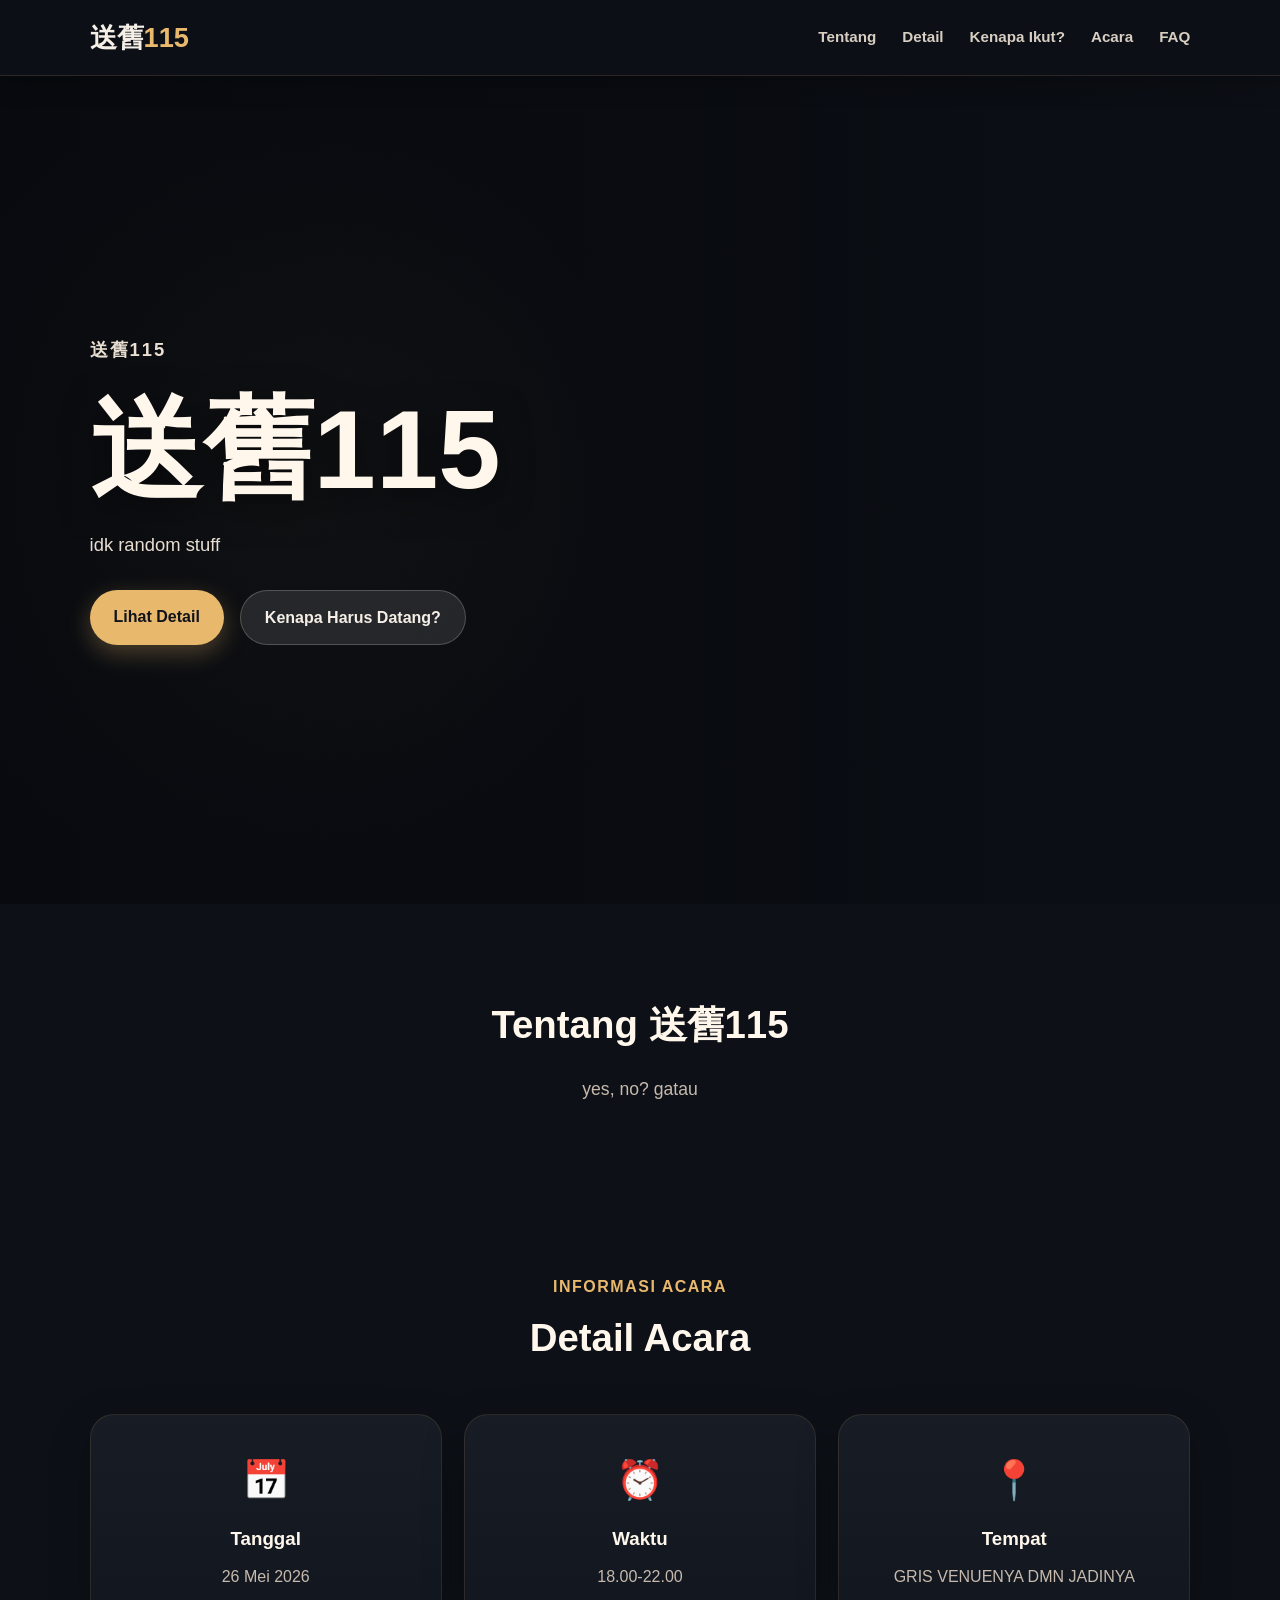
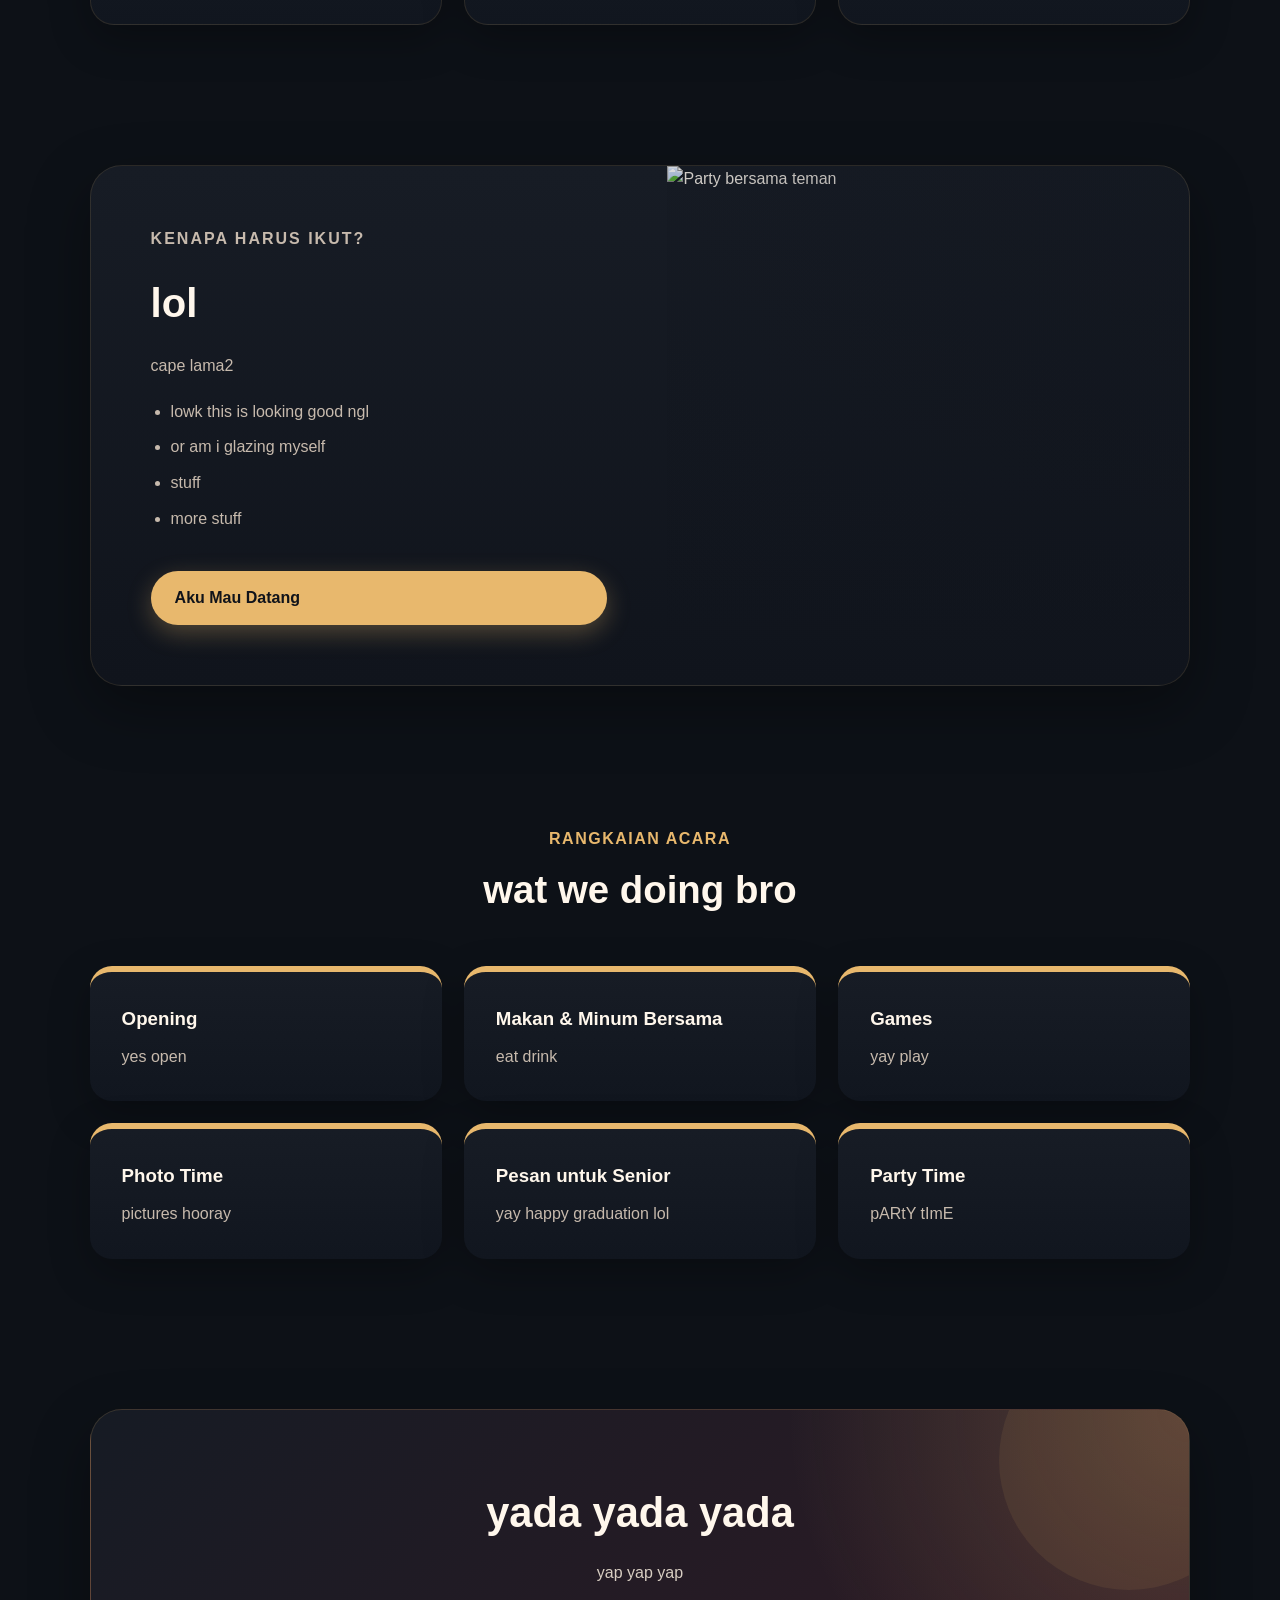
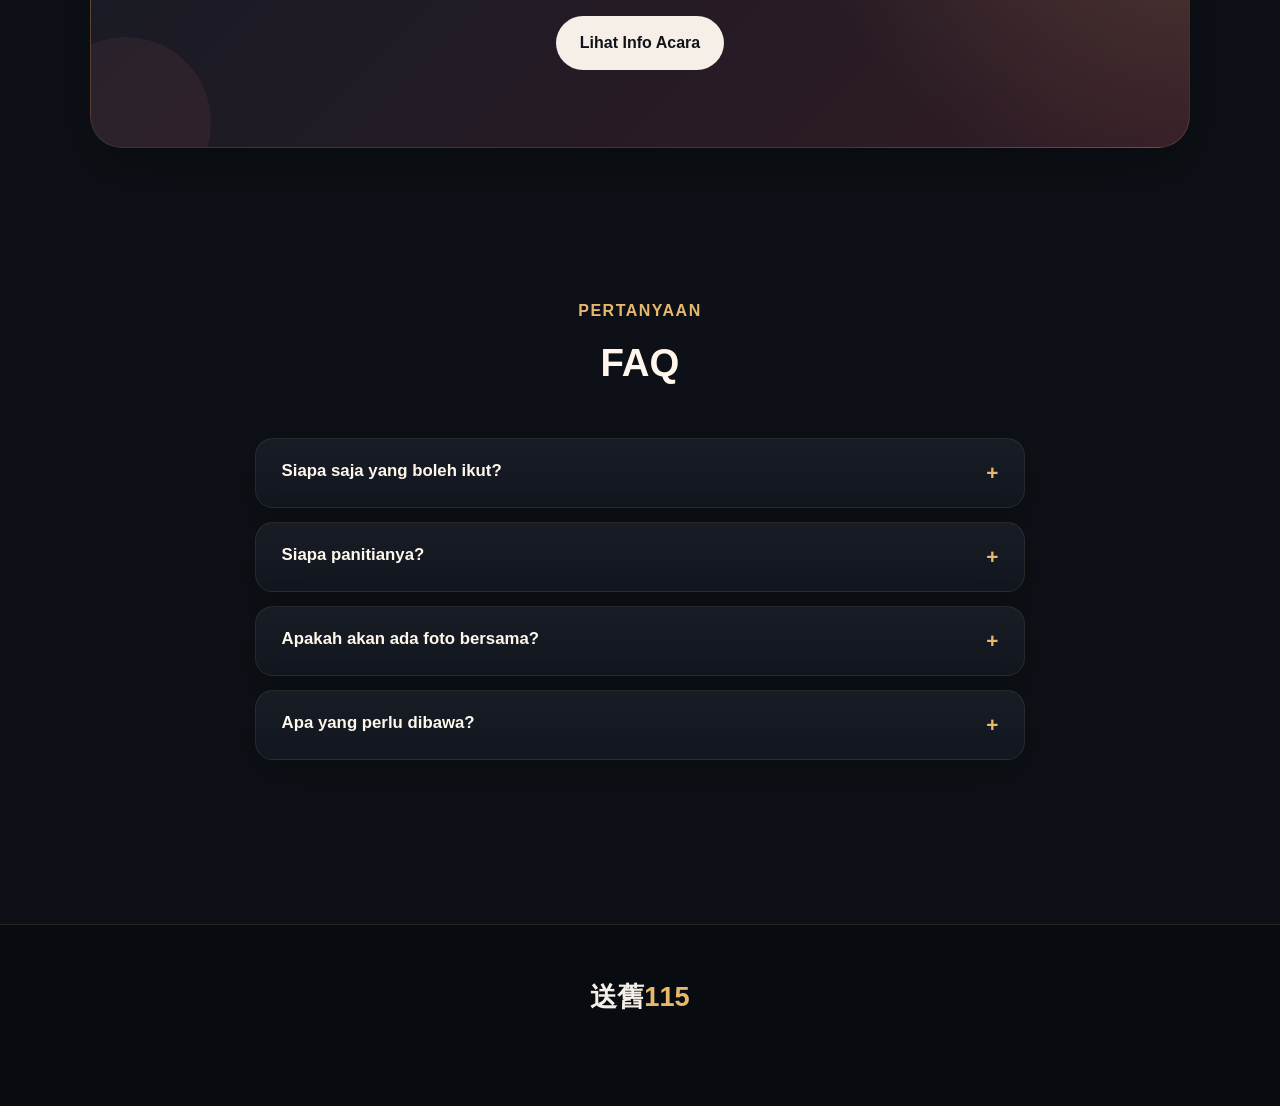
==== commit 8dd7ff6d: "update" ====
--- a/index.html
+++ b/index.html
@@ -25,13 +25,9 @@
       <div class="hero-overlay"></div>
 
       <div class="hero-content">
-        <p class="small-title">Malam Perpisahan Senior</p>
+        <p class="small-title">送舊115</p>
         <h1>送舊115</h1>
-        <p>
-          Sebuah acara hangat untuk mengucapkan terima kasih, merayakan
-          kenangan, dan melepas para senior sebelum mereka melangkah ke tahap
-          berikutnya.
-        </p>
+        <p>idk random stuff</p>
 
         <div class="hero-buttons">
           <a href="#detail" class="btn primary">Lihat Detail</a>
@@ -43,12 +39,7 @@
     <main>
       <section class="intro" id="tentang">
         <h2>Tentang 送舊115</h2>
-        <p>
-          送舊115 adalah acara perpisahan untuk para senior angkatan 115. Acara
-          ini diselenggarakan oleh mahasiswa tahun pertama sebagai bentuk rasa
-          terima kasih kepada kakak tingkat yang sudah menemani, membantu, dan
-          memberikan banyak kenangan selama kehidupan kuliah.
-        </p>
+        <p>yes, no? gatau</p>
       </section>
 
       <section class="details" id="detail">
@@ -61,19 +52,19 @@
           <div class="detail-card">
             <div class="icon">📅</div>
             <h3>Tanggal</h3>
-            <p>Isi tanggal acara di sini</p>
+            <p>26 Mei 2026</p>
           </div>
 
           <div class="detail-card">
             <div class="icon">⏰</div>
             <h3>Waktu</h3>
-            <p>Isi waktu acara di sini</p>
+            <p>18.00-22.00</p>
           </div>
 
           <div class="detail-card">
             <div class="icon">📍</div>
             <h3>Tempat</h3>
-            <p>Isi lokasi acara di sini</p>
+            <p>GRIS VENUENYA DMN JADINYA</p>
           </div>
         </div>
       </section>
@@ -81,22 +72,14 @@
       <section class="reason" id="alasan">
         <div class="reason-text">
           <p class="small-title">Kenapa Harus Ikut?</p>
-          <h2>Bukan sekadar acara perpisahan</h2>
-          <p>
-            Ini adalah kesempatan untuk berkumpul, tertawa, mengambil foto,
-            makan bersama, minum bersama, dan membuat kenangan terakhir sebelum
-            para senior benar-benar meninggalkan masa kuliah mereka.
-          </p>
+          <h2>lol</h2>
+          <p>cape lama2</p>
 
           <ul>
-            <li>
-              Membuat kenangan bersama senior, junior, dan teman satu jurusan
-            </li>
-            <li>Merayakan perjalanan kuliah senior dengan suasana santai</li>
-            <li>Ada makanan, minuman, permainan, dan sesi foto bersama</li>
-            <li>
-              Kesempatan untuk lebih dekat dengan kakak tingkat dan teman-teman
-            </li>
+            <li>lowk this is looking good ngl</li>
+            <li>or am i glazing myself</li>
+            <li>stuff</li>
+            <li>more stuff</li>
           </ul>
 
           <a href="#detail" class="btn primary">Aku Mau Datang</a>
@@ -113,59 +96,45 @@
       <section class="program" id="acara">
         <div class="section-heading">
           <p>Rangkaian Acara</p>
-          <h2>Apa yang Akan Kita Lakukan?</h2>
+          <h2>wat we doing bro</h2>
         </div>
 
         <div class="program-grid">
           <div class="program-card">
             <h3>Opening</h3>
-            <p>Pembukaan acara dan sambutan singkat dari panitia.</p>
+            <p>yes open</p>
           </div>
 
           <div class="program-card">
             <h3>Makan & Minum Bersama</h3>
-            <p>
-              Waktu santai untuk menikmati makanan, minuman, dan ngobrol
-              bersama.
-            </p>
+            <p>eat drink</p>
           </div>
 
           <div class="program-card">
             <h3>Games</h3>
-            <p>Permainan ringan agar suasana menjadi lebih seru dan akrab.</p>
+            <p>yay play</p>
           </div>
 
           <div class="program-card">
             <h3>Photo Time</h3>
-            <p>
-              Ambil foto sebanyak-banyaknya untuk menyimpan kenangan malam itu.
-            </p>
+            <p>pictures hooray</p>
           </div>
 
           <div class="program-card">
             <h3>Pesan untuk Senior</h3>
-            <p>
-              Kesempatan untuk menyampaikan ucapan, kesan, dan doa untuk kakak
-              tingkat.
-            </p>
+            <p>yay happy graduation lol</p>
           </div>
 
           <div class="program-card">
             <h3>Party Time</h3>
-            <p>
-              Menutup malam dengan musik, tawa, dan suasana yang menyenangkan.
-            </p>
+            <p>pARtY tImE</p>
           </div>
         </div>
       </section>
 
       <section class="memory">
-        <h2>Datang, Rayakan, dan Simpan Kenangannya</h2>
-        <p>
-          Masa kuliah tidak hanya tentang kelas dan tugas. Ada orang-orang,
-          cerita kecil, momen lucu, dan malam seperti ini yang akan kita ingat
-          bahkan setelah semuanya selesai.
-        </p>
+        <h2>yada yada yada</h2>
+        <p>yap yap yap</p>
         <a href="#detail" class="btn dark">Lihat Info Acara</a>
       </section>
 
@@ -178,41 +147,28 @@
         <div class="faq-item">
           <button class="faq-question">Siapa saja yang boleh ikut?</button>
           <div class="faq-answer">
-            <p>
-              Acara ini terutama untuk senior angkatan 115, tetapi mahasiswa
-              tahun pertama, kedua, dan ketiga juga akan hadir untuk ikut
-              merayakan.
-            </p>
+            <p>everyone duh just pay we need money pls donate</p>
           </div>
         </div>
 
         <div class="faq-item">
           <button class="faq-question">Siapa panitianya?</button>
           <div class="faq-answer">
-            <p>
-              Acara ini diselenggarakan oleh mahasiswa tahun pertama sebagai
-              bentuk apresiasi dan perpisahan untuk para senior.
-            </p>
+            <p>ANGGOTA PAK KETUA GRISVIAN TANDY</p>
           </div>
         </div>
 
         <div class="faq-item">
           <button class="faq-question">Apakah akan ada foto bersama?</button>
           <div class="faq-answer">
-            <p>
-              Ya, tentu saja. Akan ada waktu khusus untuk mengambil foto bersama
-              senior, teman, dan panitia.
-            </p>
+            <p>yeah duh lol idek what to write anymore</p>
           </div>
         </div>
 
         <div class="faq-item">
           <button class="faq-question">Apa yang perlu dibawa?</button>
           <div class="faq-answer">
-            <p>
-              Cukup bawa diri sendiri, suasana hati yang baik, dan energi untuk
-              menikmati malam bersama.
-            </p>
+            <p>jiwa dan raga</p>
           </div>
         </div>
       </section>
@@ -220,12 +176,9 @@
 
     <footer>
       <div class="footer-logo">送舊<span>115</span></div>
-      <p>
-        Sampai jumpa di malam perpisahan. Mari buat kenangan terakhir yang indah
-        bersama.
-      </p>
+      <p>let's make memories yay</p>
     </footer>
 
-    <script src="script.js"></script>
+    <script src="index.js"></script>
   </body>
 </html>
--- a/index.css
+++ b/index.css
@@ -10,8 +10,8 @@
 
 body {
   font-family: Arial, Helvetica, sans-serif;
-  color: #2d2d2d;
-  background: #fff8f1;
+  color: #f5efe7;
+  background: #0d1117;
   line-height: 1.6;
 }
 
@@ -37,16 +37,17 @@
   width: 100%;
   height: 76px;
   padding: 0 7%;
-  background: rgba(255, 255, 255, 0.96);
+  background: rgba(13, 17, 23, 0.88);
   display: flex;
   align-items: center;
   justify-content: space-between;
   position: fixed;
   top: 0;
   z-index: 1000;
-  box-shadow: 0 3px 20px rgba(0, 0, 0, 0.08);
+  box-shadow: 0 3px 24px rgba(0, 0, 0, 0.35);
   animation: slideDown 0.7s ease;
-  backdrop-filter: blur(10px);
+  backdrop-filter: blur(16px);
+  border-bottom: 1px solid rgba(232, 184, 109, 0.14);
 }
 
 @keyframes slideDown {
@@ -65,12 +66,12 @@
 .footer-logo {
   font-size: 1.7rem;
   font-weight: 800;
-  color: #7b2d26;
+  color: #f5efe7;
 }
 
 .logo span,
 .footer-logo span {
-  color: #d99a3d;
+  color: #e8b86d;
 }
 
 .nav-links {
@@ -81,7 +82,7 @@
 }
 
 .nav-links a {
-  color: #4b3f3b;
+  color: #d8cec2;
   transition: 0.3s;
   position: relative;
 }
@@ -93,12 +94,12 @@
   bottom: -7px;
   width: 0;
   height: 2px;
-  background: #d99a3d;
+  background: #e8b86d;
   transition: width 0.3s ease;
 }
 
 .nav-links a:hover {
-  color: #d99a3d;
+  color: #e8b86d;
 }
 
 .nav-links a:hover::after {
@@ -111,6 +112,7 @@
   border: none;
   font-size: 1.8rem;
   cursor: pointer;
+  color: #f5efe7;
 }
 
 .hero {
@@ -139,18 +141,24 @@
 .hero-overlay {
   position: absolute;
   inset: 0;
-  background: linear-gradient(
-    90deg,
-    rgba(50, 20, 20, 0.78),
-    rgba(50, 20, 20, 0.45),
-    rgba(50, 20, 20, 0.2)
-  );
+  background:
+    linear-gradient(
+      90deg,
+      rgba(7, 9, 14, 0.88),
+      rgba(7, 9, 14, 0.68),
+      rgba(7, 9, 14, 0.25)
+    ),
+    radial-gradient(
+      circle at 20% 50%,
+      rgba(232, 184, 109, 0.18),
+      transparent 35%
+    );
 }
 
 .hero-content {
   position: relative;
   max-width: 700px;
-  color: white;
+  color: #f5efe7;
   animation: fadeHero 1s ease 0.25s both;
 }
 
@@ -170,7 +178,7 @@
   text-transform: uppercase;
   letter-spacing: 2px;
   font-weight: 700;
-  color: #f2c879;
+  color: #e8b86d;
   margin-bottom: 12px;
 }
 
@@ -178,12 +186,15 @@
   font-size: clamp(3.6rem, 9vw, 7rem);
   line-height: 1;
   margin-bottom: 24px;
+  color: #fff7ec;
+  text-shadow: 0 10px 35px rgba(0, 0, 0, 0.5);
 }
 
 .hero p {
   font-size: 1.15rem;
   max-width: 620px;
   margin-bottom: 30px;
+  color: #e8ded2;
 }
 
 .hero-buttons {
@@ -207,32 +218,34 @@
 }
 
 .btn.primary {
-  background: #d99a3d;
-  color: white;
-  box-shadow: 0 8px 22px rgba(217, 154, 61, 0.32);
+  background: #e8b86d;
+  color: #10131a;
+  box-shadow: 0 8px 25px rgba(232, 184, 109, 0.3);
 }
 
 .btn.primary:hover {
-  background: #b87521;
-  box-shadow: 0 12px 28px rgba(217, 154, 61, 0.42);
+  background: #ffd18a;
+  box-shadow: 0 14px 34px rgba(232, 184, 109, 0.42);
 }
 
 .btn.secondary {
-  background: white;
-  color: #7b2d26;
+  background: rgba(255, 255, 255, 0.1);
+  color: #f5efe7;
+  border: 1px solid rgba(245, 239, 231, 0.22);
+  backdrop-filter: blur(8px);
 }
 
 .btn.secondary:hover {
-  background: #f4e8da;
+  background: rgba(255, 255, 255, 0.16);
 }
 
 .btn.dark {
-  background: #7b2d26;
-  color: white;
+  background: #f5efe7;
+  color: #10131a;
 }
 
 .btn.dark:hover {
-  background: #5f211c;
+  background: #e8b86d;
 }
 
 main {
@@ -248,13 +261,13 @@
 
 .intro h2 {
   font-size: 2.4rem;
-  color: #7b2d26;
+  color: #fff7ec;
   margin-bottom: 20px;
 }
 
 .intro p {
   font-size: 1.1rem;
-  color: #66524b;
+  color: #c7baad;
 }
 
 .details,
@@ -269,7 +282,7 @@
 }
 
 .section-heading p {
-  color: #d99a3d;
+  color: #e8b86d;
   text-transform: uppercase;
   letter-spacing: 1.5px;
   font-weight: 700;
@@ -278,7 +291,7 @@
 
 .section-heading h2 {
   font-size: 2.4rem;
-  color: #7b2d26;
+  color: #fff7ec;
 }
 
 .detail-grid {
@@ -288,19 +301,22 @@
 }
 
 .detail-card {
-  background: white;
+  background: linear-gradient(180deg, #171c25, #11161f);
   padding: 34px 28px;
   border-radius: 24px;
   text-align: center;
-  box-shadow: 0 10px 35px rgba(75, 31, 24, 0.09);
+  box-shadow: 0 14px 40px rgba(0, 0, 0, 0.28);
+  border: 1px solid rgba(232, 184, 109, 0.12);
   transition:
     transform 0.35s ease,
-    box-shadow 0.35s ease;
+    box-shadow 0.35s ease,
+    border-color 0.35s ease;
 }
 
 .detail-card:hover {
   transform: translateY(-10px);
-  box-shadow: 0 18px 45px rgba(75, 31, 24, 0.14);
+  box-shadow: 0 22px 55px rgba(0, 0, 0, 0.42);
+  border-color: rgba(232, 184, 109, 0.32);
 }
 
 .icon {
@@ -314,22 +330,23 @@
 }
 
 .detail-card h3 {
-  color: #7b2d26;
+  color: #fff7ec;
   margin-bottom: 10px;
 }
 
 .detail-card p {
-  color: #66524b;
+  color: #c7baad;
 }
 
 .reason {
   margin: 60px 7%;
-  background: white;
+  background: linear-gradient(180deg, #171c25, #10141c);
   border-radius: 32px;
   overflow: hidden;
   display: grid;
   grid-template-columns: 1.05fr 0.95fr;
-  box-shadow: 0 15px 45px rgba(75, 31, 24, 0.1);
+  box-shadow: 0 22px 60px rgba(0, 0, 0, 0.34);
+  border: 1px solid rgba(232, 184, 109, 0.12);
 }
 
 .reason-text {
@@ -341,18 +358,18 @@
 
 .reason-text h2 {
   font-size: 2.5rem;
-  color: #7b2d26;
+  color: #fff7ec;
   margin-bottom: 18px;
 }
 
 .reason-text p {
-  color: #66524b;
+  color: #c7baad;
   margin-bottom: 20px;
 }
 
 .reason-text ul {
   margin: 0 0 30px 20px;
-  color: #66524b;
+  color: #c7baad;
 }
 
 .reason-text li {
@@ -364,11 +381,23 @@
 
 .reason-text li:hover {
   transform: translateX(6px);
-  color: #7b2d26;
+  color: #e8b86d;
 }
 
 .reason-image {
   overflow: hidden;
+  position: relative;
+}
+
+.reason-image::after {
+  content: "";
+  position: absolute;
+  inset: 0;
+  background: linear-gradient(
+    90deg,
+    rgba(16, 20, 28, 0.15),
+    rgba(16, 20, 28, 0.45)
+  );
 }
 
 .reason-image img {
@@ -389,39 +418,48 @@
 }
 
 .program-card {
-  background: white;
+  background: linear-gradient(180deg, #171c25, #11161f);
   padding: 32px;
   border-radius: 22px;
-  border-top: 6px solid #d99a3d;
-  box-shadow: 0 8px 28px rgba(75, 31, 24, 0.08);
+  border-top: 6px solid #e8b86d;
+  box-shadow: 0 14px 40px rgba(0, 0, 0, 0.26);
   transition:
     transform 0.35s ease,
-    box-shadow 0.35s ease;
+    box-shadow 0.35s ease,
+    border-color 0.35s ease;
 }
 
 .program-card:hover {
   transform: translateY(-8px);
-  box-shadow: 0 18px 42px rgba(75, 31, 24, 0.13);
+  box-shadow: 0 22px 55px rgba(0, 0, 0, 0.4);
 }
 
 .program-card h3 {
-  color: #7b2d26;
+  color: #fff7ec;
   margin-bottom: 10px;
 }
 
 .program-card p {
-  color: #66524b;
+  color: #c7baad;
 }
 
 .memory {
   margin: 70px 7%;
   padding: 70px;
   border-radius: 32px;
-  background: linear-gradient(135deg, #7b2d26, #b8503d);
-  color: white;
+  background:
+    radial-gradient(
+      circle at top right,
+      rgba(232, 184, 109, 0.22),
+      transparent 35%
+    ),
+    linear-gradient(135deg, #161b24, #311b25);
+  color: #f5efe7;
   text-align: center;
   position: relative;
   overflow: hidden;
+  border: 1px solid rgba(232, 184, 109, 0.16);
+  box-shadow: 0 22px 60px rgba(0, 0, 0, 0.32);
 }
 
 .memory::before {
@@ -430,7 +468,7 @@
   width: 260px;
   height: 260px;
   border-radius: 50%;
-  background: rgba(255, 255, 255, 0.09);
+  background: rgba(232, 184, 109, 0.08);
   top: -80px;
   right: -70px;
 }
@@ -441,7 +479,7 @@
   width: 170px;
   height: 170px;
   border-radius: 50%;
-  background: rgba(255, 255, 255, 0.08);
+  background: rgba(216, 119, 128, 0.08);
   bottom: -60px;
   left: -50px;
 }
@@ -456,12 +494,13 @@
 .memory h2 {
   font-size: 2.6rem;
   margin-bottom: 14px;
+  color: #fff7ec;
 }
 
 .memory p {
   max-width: 720px;
   margin: 0 auto 30px;
-  color: #ffe9df;
+  color: #d8cec2;
 }
 
 .faq {
@@ -470,27 +509,31 @@
 }
 
 .faq-item {
-  background: white;
+  background: linear-gradient(180deg, #171c25, #11161f);
   margin-bottom: 14px;
   border-radius: 18px;
   overflow: hidden;
-  box-shadow: 0 8px 28px rgba(75, 31, 24, 0.08);
-  transition: transform 0.3s ease;
+  box-shadow: 0 14px 40px rgba(0, 0, 0, 0.26);
+  border: 1px solid rgba(232, 184, 109, 0.1);
+  transition:
+    transform 0.3s ease,
+    border-color 0.3s ease;
 }
 
 .faq-item:hover {
   transform: translateY(-3px);
+  border-color: rgba(232, 184, 109, 0.26);
 }
 
 .faq-question {
   width: 100%;
   padding: 22px 26px;
-  background: white;
+  background: transparent;
   border: none;
   text-align: left;
   font-size: 1.05rem;
   font-weight: 700;
-  color: #7b2d26;
+  color: #fff7ec;
   cursor: pointer;
   display: flex;
   justify-content: space-between;
@@ -499,6 +542,7 @@
 .faq-question::after {
   content: "+";
   font-size: 1.3rem;
+  color: #e8b86d;
   transition: transform 0.3s ease;
 }
 
@@ -515,20 +559,21 @@
 
 .faq-answer p {
   padding: 0 26px 24px;
-  color: #66524b;
+  color: #c7baad;
 }
 
 footer {
   margin-top: 70px;
   padding: 50px 7%;
-  background: #4a1916;
-  color: white;
+  background: #080b10;
+  color: #f5efe7;
   text-align: center;
+  border-top: 1px solid rgba(232, 184, 109, 0.14);
 }
 
 footer p {
   margin-top: 12px;
-  color: #f4ddd6;
+  color: #c7baad;
 }
 
 @media (max-width: 1000px) {
@@ -555,11 +600,12 @@
     top: 76px;
     right: 0;
     width: 100%;
-    background: white;
+    background: rgba(13, 17, 23, 0.98);
     flex-direction: column;
     padding: 24px 7%;
     display: none;
-    box-shadow: 0 12px 25px rgba(0, 0, 0, 0.08);
+    box-shadow: 0 12px 25px rgba(0, 0, 0, 0.35);
+    border-bottom: 1px solid rgba(232, 184, 109, 0.14);
   }
 
   .nav-links.show {
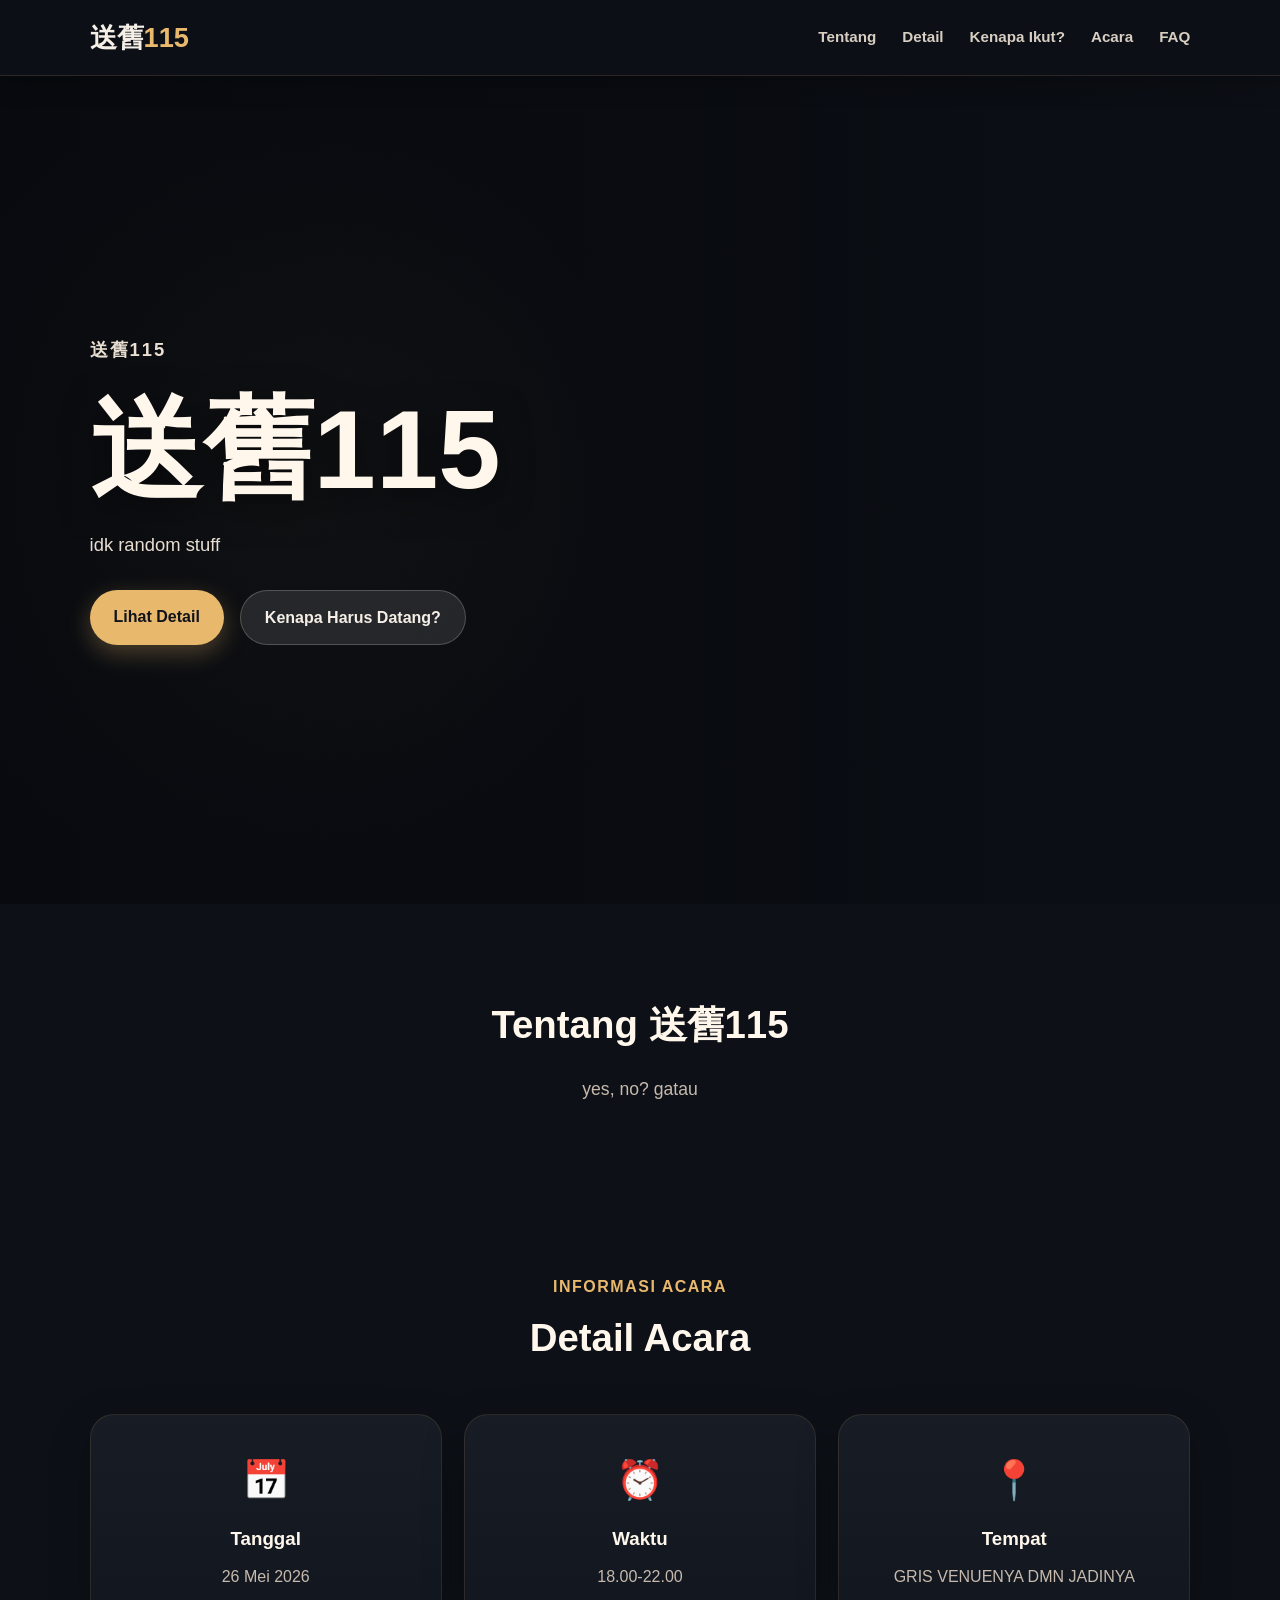
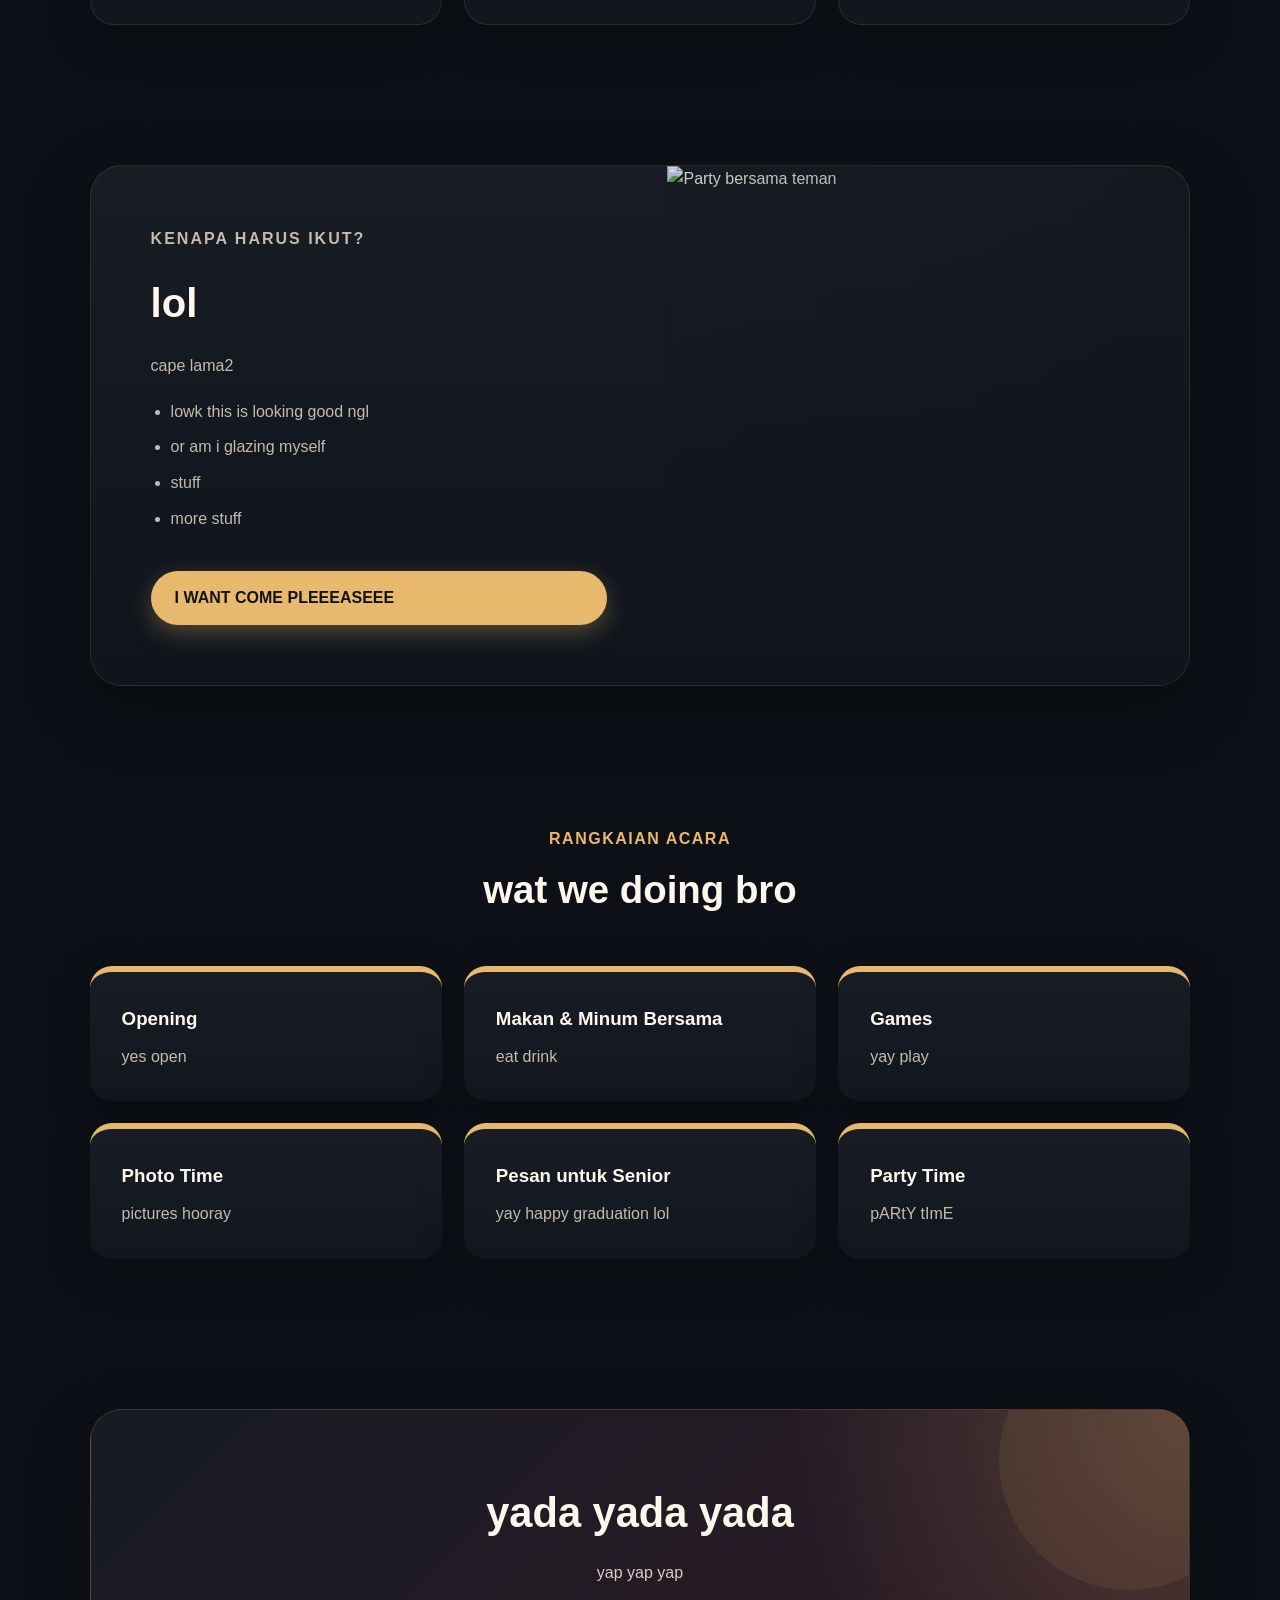
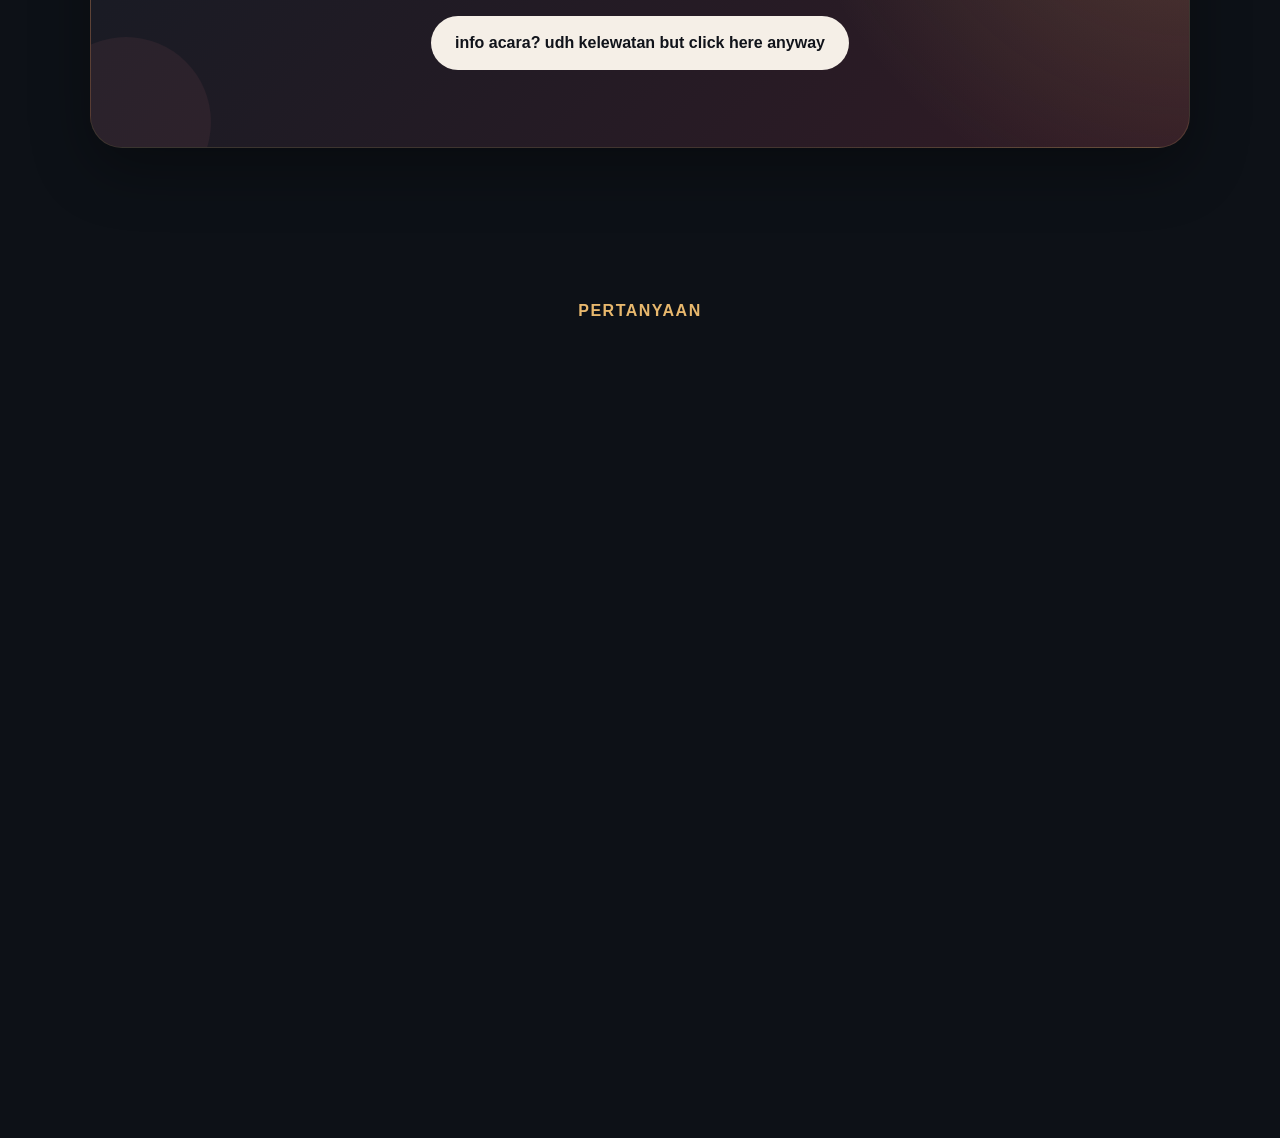
==== commit 64c35b00: "update" ====
--- a/index.html
+++ b/index.html
@@ -82,7 +82,7 @@
             <li>more stuff</li>
           </ul>
 
-          <a href="#detail" class="btn primary">Aku Mau Datang</a>
+          <a href="#detail" class="btn primary">I WANT COME PLEEEASEEE</a>
         </div>
 
         <div class="reason-image">
@@ -135,7 +135,9 @@
       <section class="memory">
         <h2>yada yada yada</h2>
         <p>yap yap yap</p>
-        <a href="#detail" class="btn dark">Lihat Info Acara</a>
+        <a href="#detail" class="btn dark"
+          >info acara? udh kelewatan but click here anyway</a
+        >
       </section>
 
       <section class="faq" id="faq">
@@ -145,28 +147,28 @@
         </div>
 
         <div class="faq-item">
-          <button class="faq-question">Siapa saja yang boleh ikut?</button>
+          <button class="faq-question">who can join?</button>
           <div class="faq-answer">
             <p>everyone duh just pay we need money pls donate</p>
           </div>
         </div>
 
         <div class="faq-item">
-          <button class="faq-question">Siapa panitianya?</button>
+          <button class="faq-question">who organize?</button>
           <div class="faq-answer">
             <p>ANGGOTA PAK KETUA GRISVIAN TANDY</p>
           </div>
         </div>
 
         <div class="faq-item">
-          <button class="faq-question">Apakah akan ada foto bersama?</button>
+          <button class="faq-question">how to sign up?</button>
           <div class="faq-answer">
-            <p>yeah duh lol idek what to write anymore</p>
+            <p>find it somewhere on this website lol gl</p>
           </div>
         </div>
 
         <div class="faq-item">
-          <button class="faq-question">Apa yang perlu dibawa?</button>
+          <button class="faq-question">anything specific need to bring?</button>
           <div class="faq-answer">
             <p>jiwa dan raga</p>
           </div>
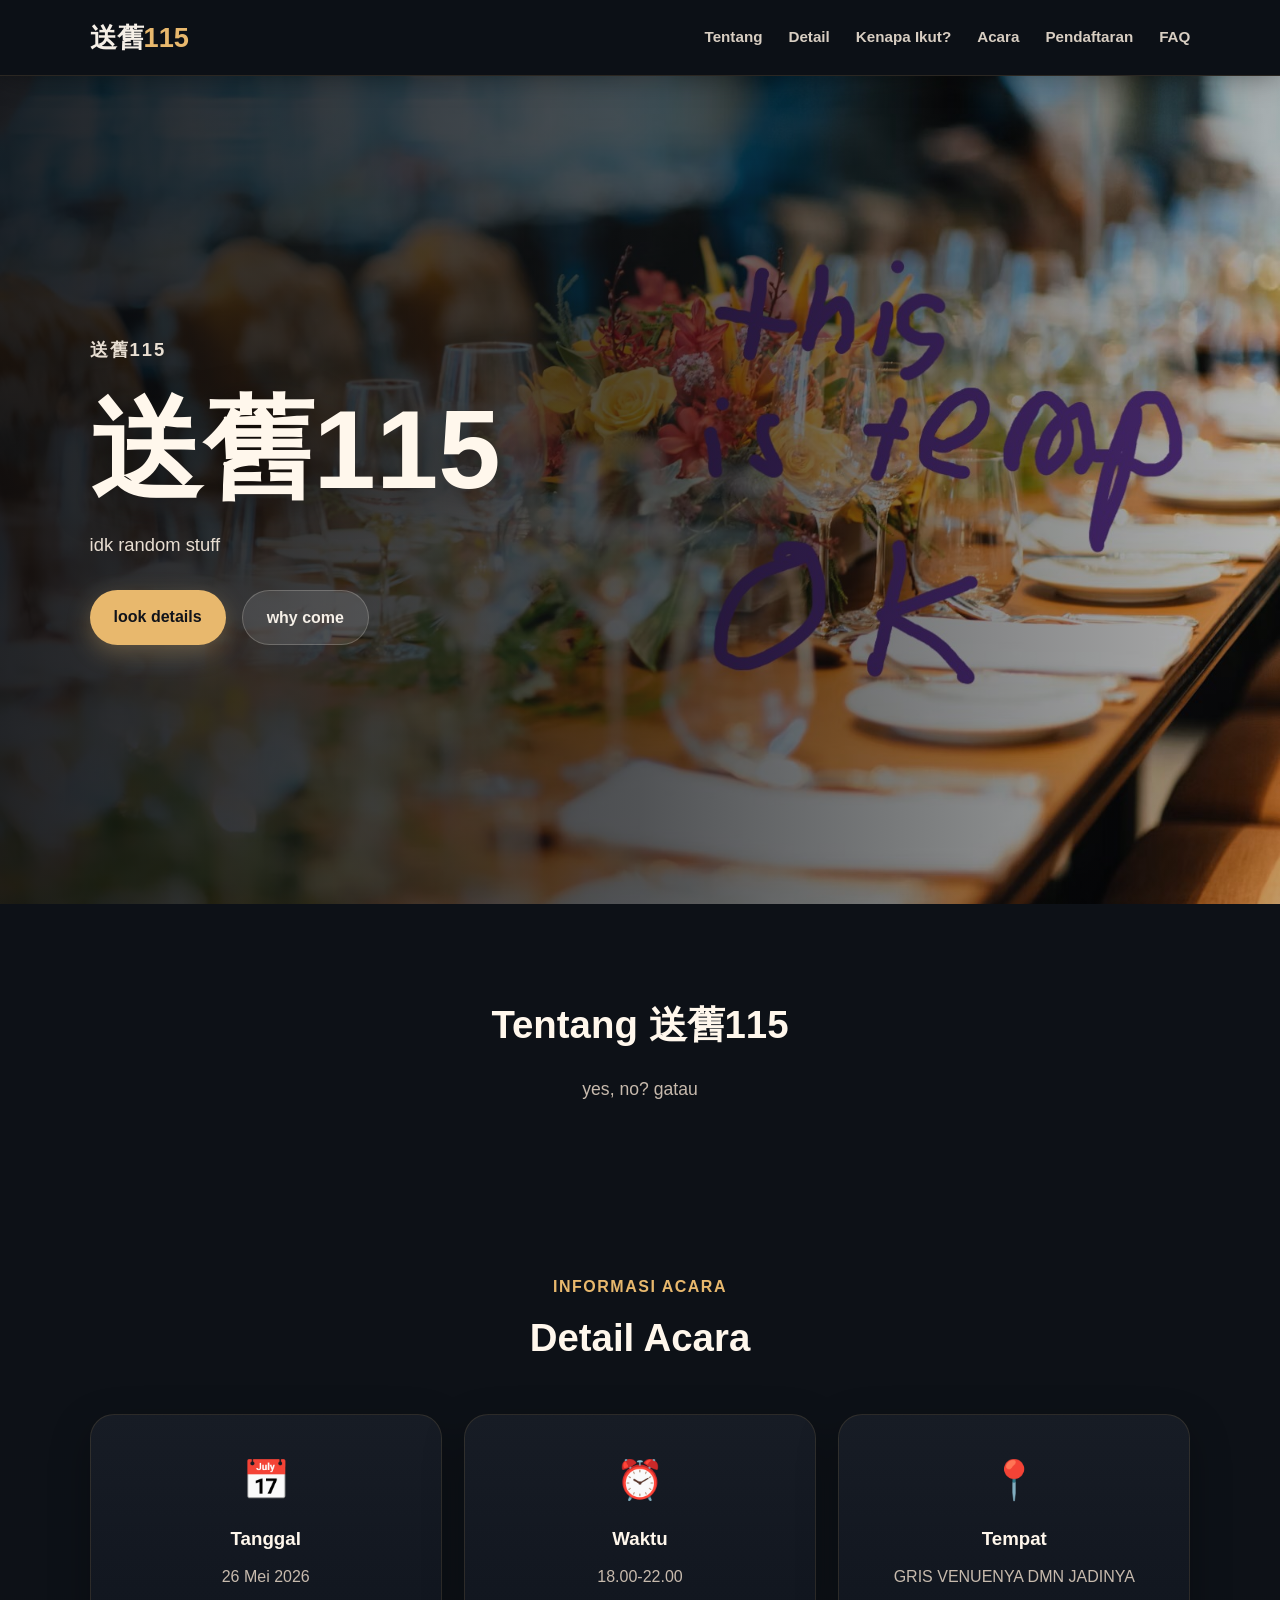
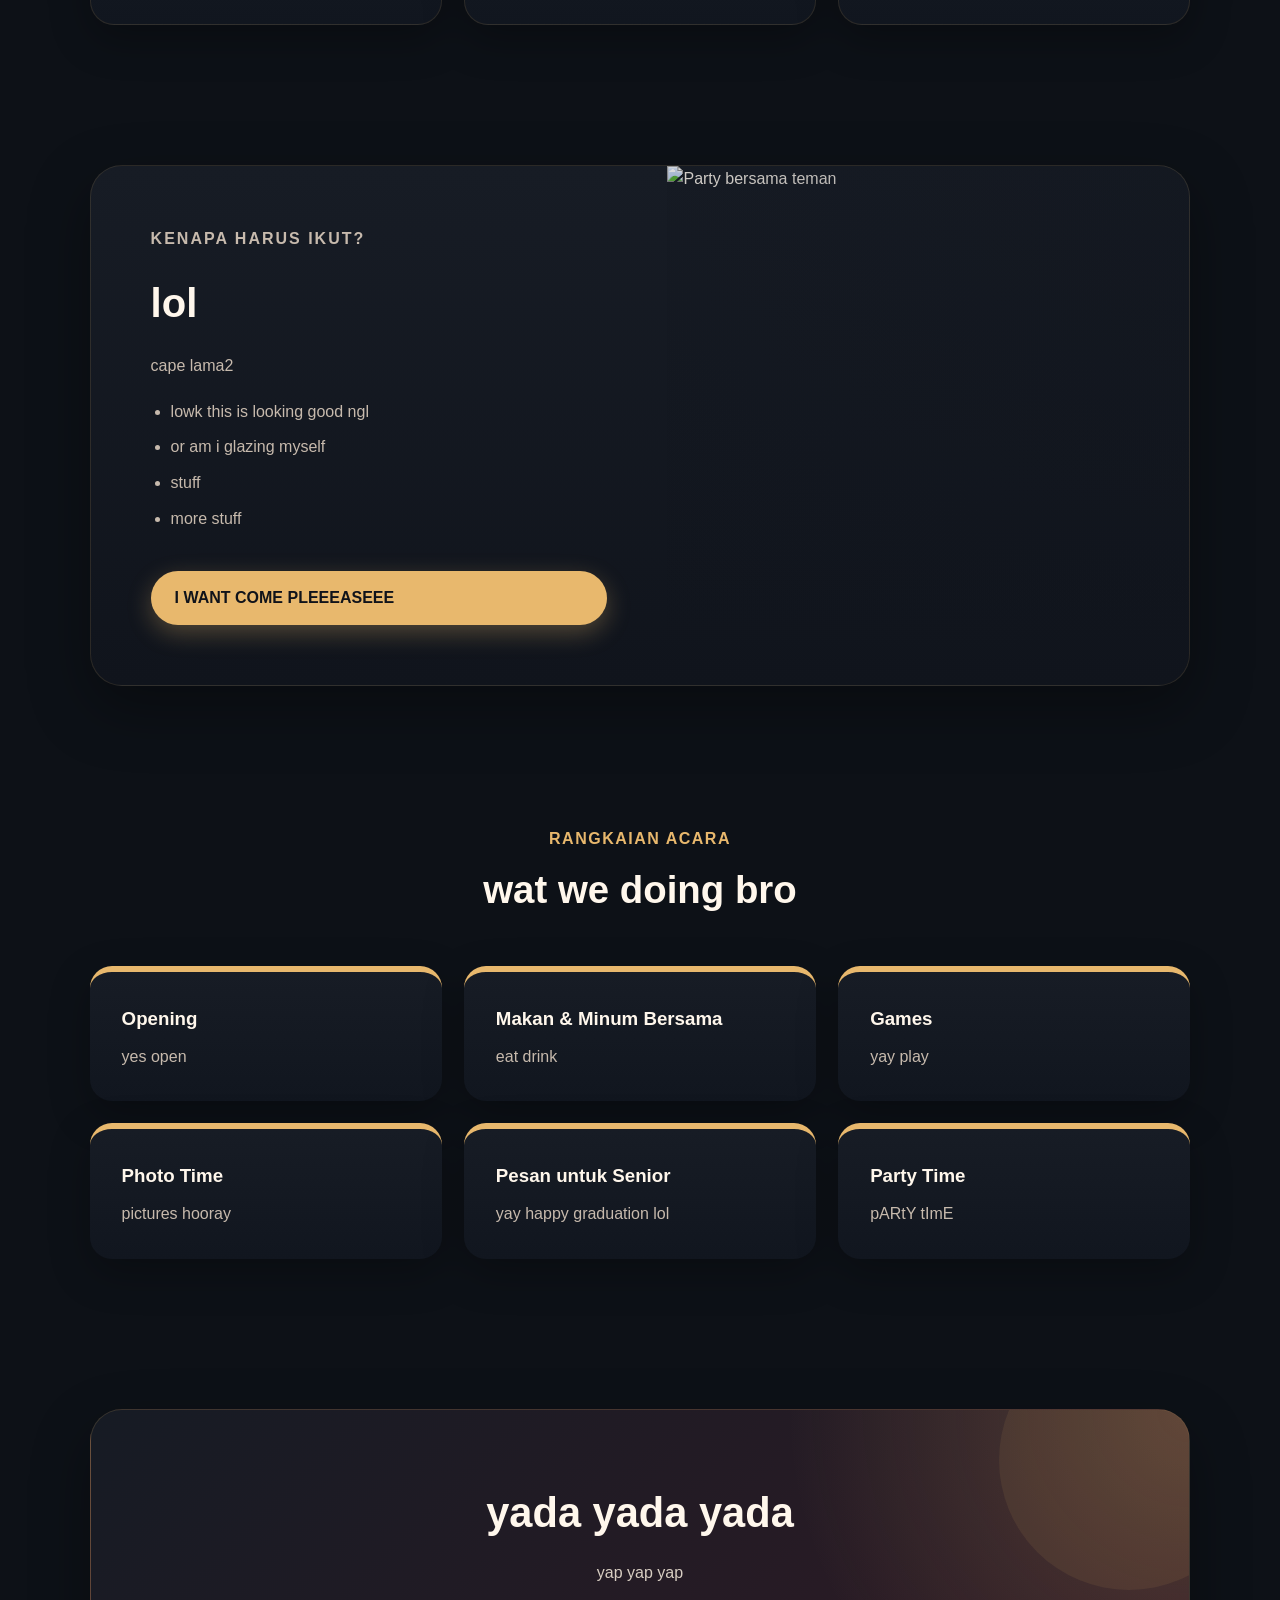
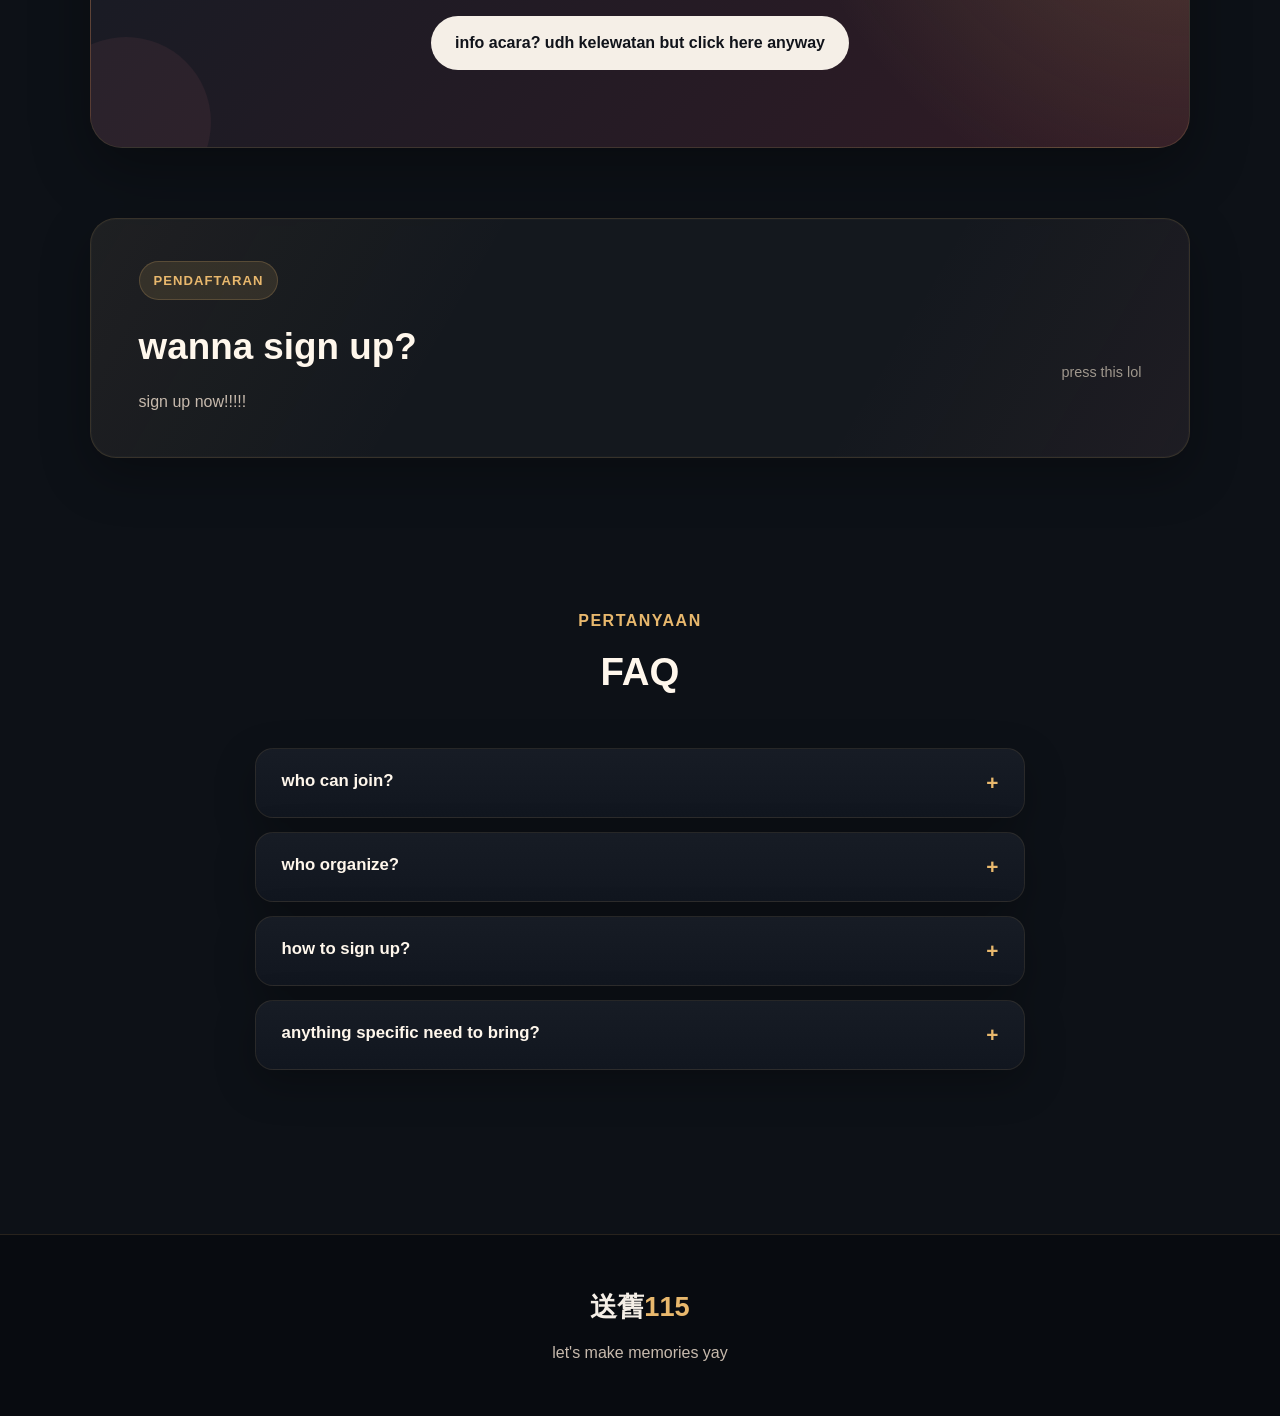
==== commit d46a9340: "update" ====
--- a/index.html
+++ b/index.html
@@ -8,13 +8,14 @@
   </head>
   <body>
     <header class="top-bar">
-      <div class="logo">送舊<span>115</span></div>
+      <a href="#" class="logo">送舊<span>115</span></a>
 
       <nav class="nav-links" id="navLinks">
         <a href="#tentang">Tentang</a>
         <a href="#detail">Detail</a>
         <a href="#alasan">Kenapa Ikut?</a>
         <a href="#acara">Acara</a>
+        <a href="#signup">Pendaftaran</a>
         <a href="#faq">FAQ</a>
       </nav>
 
@@ -30,8 +31,8 @@
         <p>idk random stuff</p>
 
         <div class="hero-buttons">
-          <a href="#detail" class="btn primary">Lihat Detail</a>
-          <a href="#alasan" class="btn secondary">Kenapa Harus Datang?</a>
+          <a href="#detail" class="btn primary">look details</a>
+          <a href="#alasan" class="btn secondary">why come</a>
         </div>
       </div>
     </section>
@@ -140,6 +141,21 @@
         >
       </section>
 
+      <section class="signup" id="signup">
+        <div class="signup-text">
+          <span class="signup-badge">Pendaftaran</span>
+          <h2>wanna sign up?</h2>
+          <p>sign up now!!!!!</p>
+        </div>
+
+        <div class="signup-action">
+          <a href="form.html" target="_blank" class="btn primary">
+            sign up here!!!!!
+          </a>
+          <small>press this lol</small>
+        </div>
+      </section>
+
       <section class="faq" id="faq">
         <div class="section-heading">
           <p>Pertanyaan</p>
--- a/index.css
+++ b/index.css
@@ -6,6 +6,7 @@
 
 html {
   scroll-behavior: smooth;
+  scroll-padding-top: 120px;
 }
 
 body {
@@ -117,7 +118,7 @@
 
 .hero {
   min-height: 92vh;
-  background-image: url("https://images.unsplash.com/photo-1511795409834-ef04bbd61622?auto=format&fit=crop&w=1600&q=80");
+  background-image: url(./assets/bg.jpg);
   background-position: center;
   background-size: cover;
   position: relative;
@@ -126,6 +127,13 @@
   padding: 0 7%;
   margin-top: 76px;
   animation: heroZoom 1.3s ease;
+}
+
+@media (max-width: 780px) {
+  .hero {
+    background-image: url(./assets/bg_mobile.jpg);
+    background-position: center;
+  }
 }
 
 @keyframes heroZoom {
@@ -503,6 +511,110 @@
   color: #d8cec2;
 }
 
+.signup {
+  margin: 70px 7%;
+  padding: 42px 48px;
+  border-radius: 26px;
+  background: rgba(255, 255, 255, 0.03);
+  border: 1px solid rgba(232, 184, 109, 0.16);
+  box-shadow:
+    0 18px 50px rgba(0, 0, 0, 0.28),
+    inset 0 0 0 1px rgba(255, 255, 255, 0.02);
+  display: grid;
+  grid-template-columns: 1.5fr auto;
+  gap: 32px;
+  align-items: center;
+  position: relative;
+  overflow: hidden;
+}
+
+.signup::before {
+  content: "";
+  position: absolute;
+  inset: 0;
+  background: linear-gradient(
+    120deg,
+    rgba(232, 184, 109, 0.05),
+    transparent 35%,
+    transparent 70%,
+    rgba(216, 119, 128, 0.05)
+  );
+  pointer-events: none;
+}
+
+.signup-text,
+.signup-action {
+  position: relative;
+  z-index: 2;
+}
+
+.signup-badge {
+  display: inline-flex;
+  align-items: center;
+  padding: 8px 14px;
+  margin-bottom: 18px;
+  border-radius: 999px;
+  background: rgba(232, 184, 109, 0.12);
+  border: 1px solid rgba(232, 184, 109, 0.2);
+  color: #e8b86d;
+  font-size: 0.82rem;
+  font-weight: 700;
+  letter-spacing: 1px;
+  text-transform: uppercase;
+}
+
+.signup-text h2 {
+  font-size: 2.3rem;
+  color: #fff7ec;
+  margin-bottom: 12px;
+}
+
+.signup-text p {
+  color: #c7baad;
+  max-width: 700px;
+}
+
+.signup-action {
+  display: flex;
+  flex-direction: column;
+  align-items: flex-end;
+  gap: 12px;
+  min-width: 230px;
+}
+
+.signup-action .btn {
+  white-space: nowrap;
+  padding: 16px 28px;
+}
+
+.signup-action small {
+  color: #9f978d;
+  font-size: 0.9rem;
+  text-align: right;
+  max-width: 220px;
+}
+
+@media (max-width: 780px) {
+  .signup {
+    grid-template-columns: 1fr;
+    padding: 34px 28px;
+    gap: 22px;
+  }
+
+  .signup-text h2 {
+    font-size: 2rem;
+  }
+
+  .signup-action {
+    align-items: flex-start;
+  }
+
+  .signup-action small {
+    text-align: left;
+    max-width: 100%;
+  }
+}
+
 .faq {
   max-width: 950px;
   margin: auto;
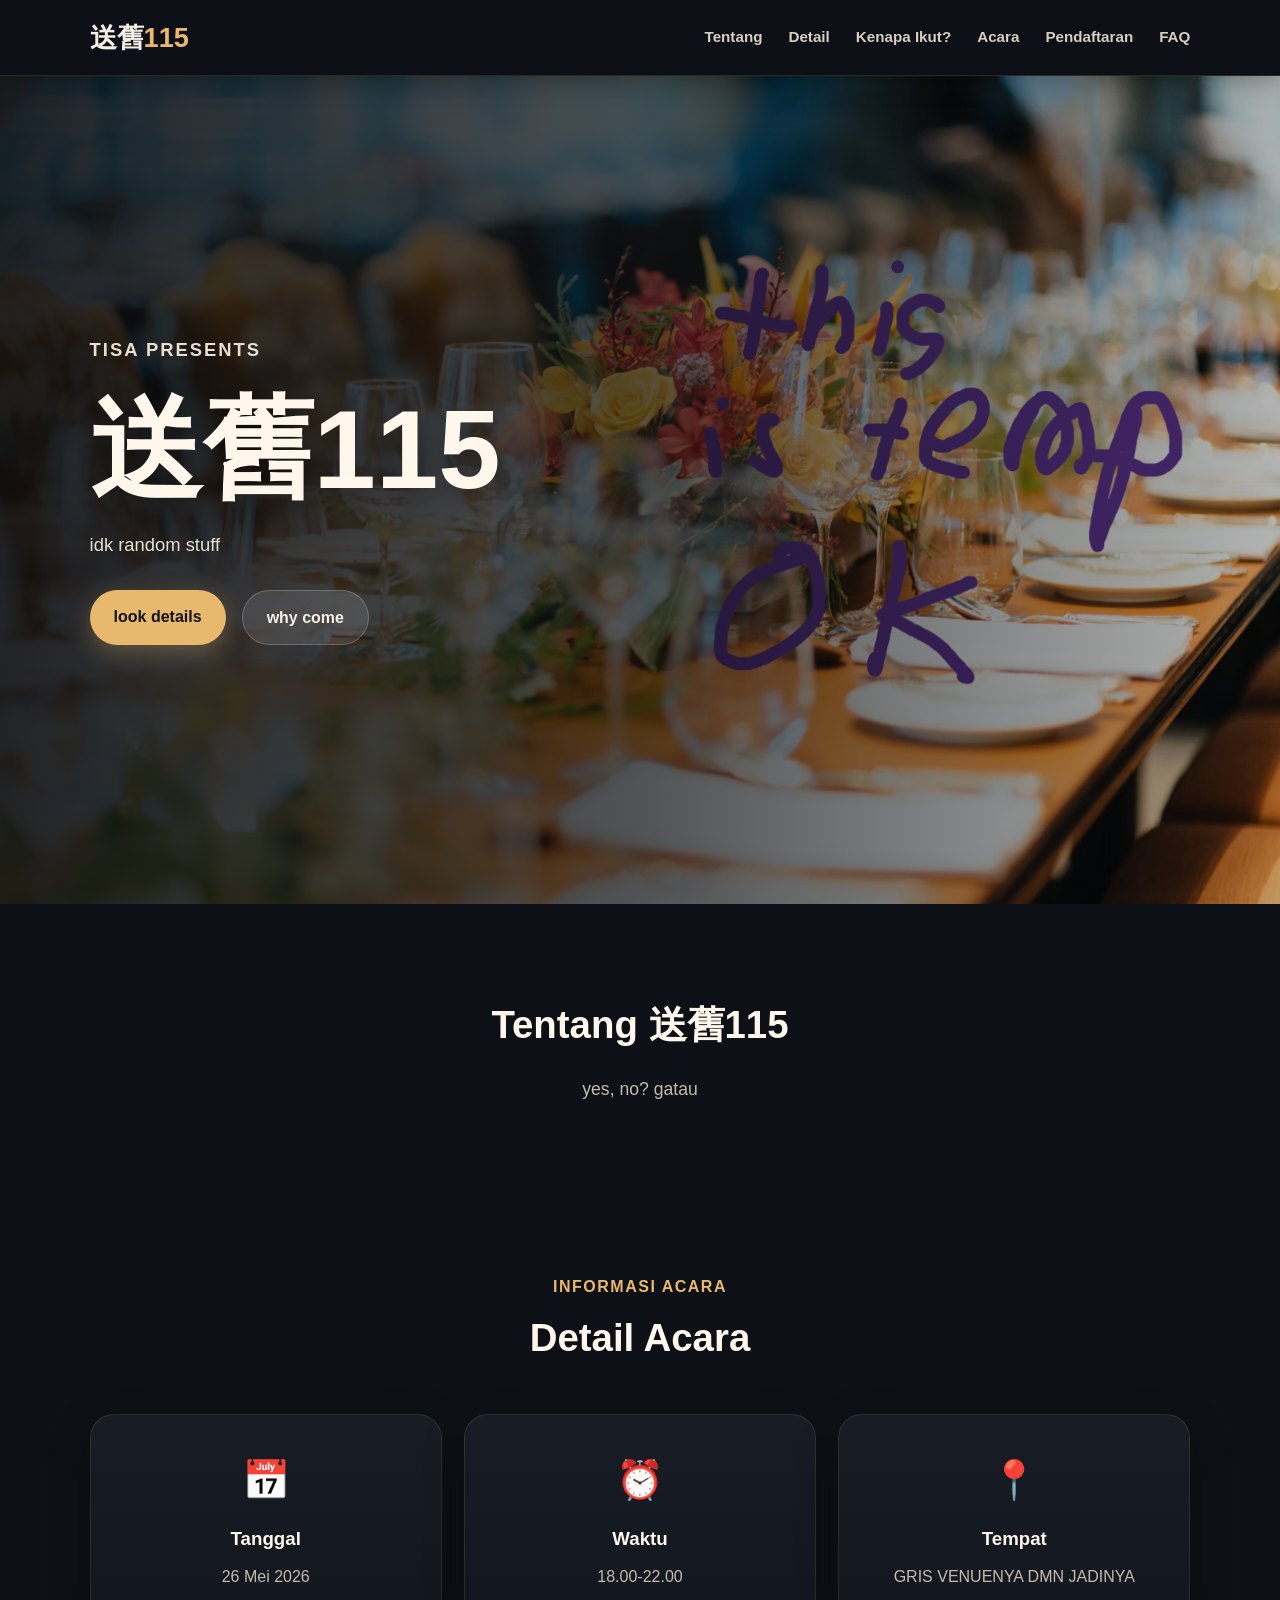
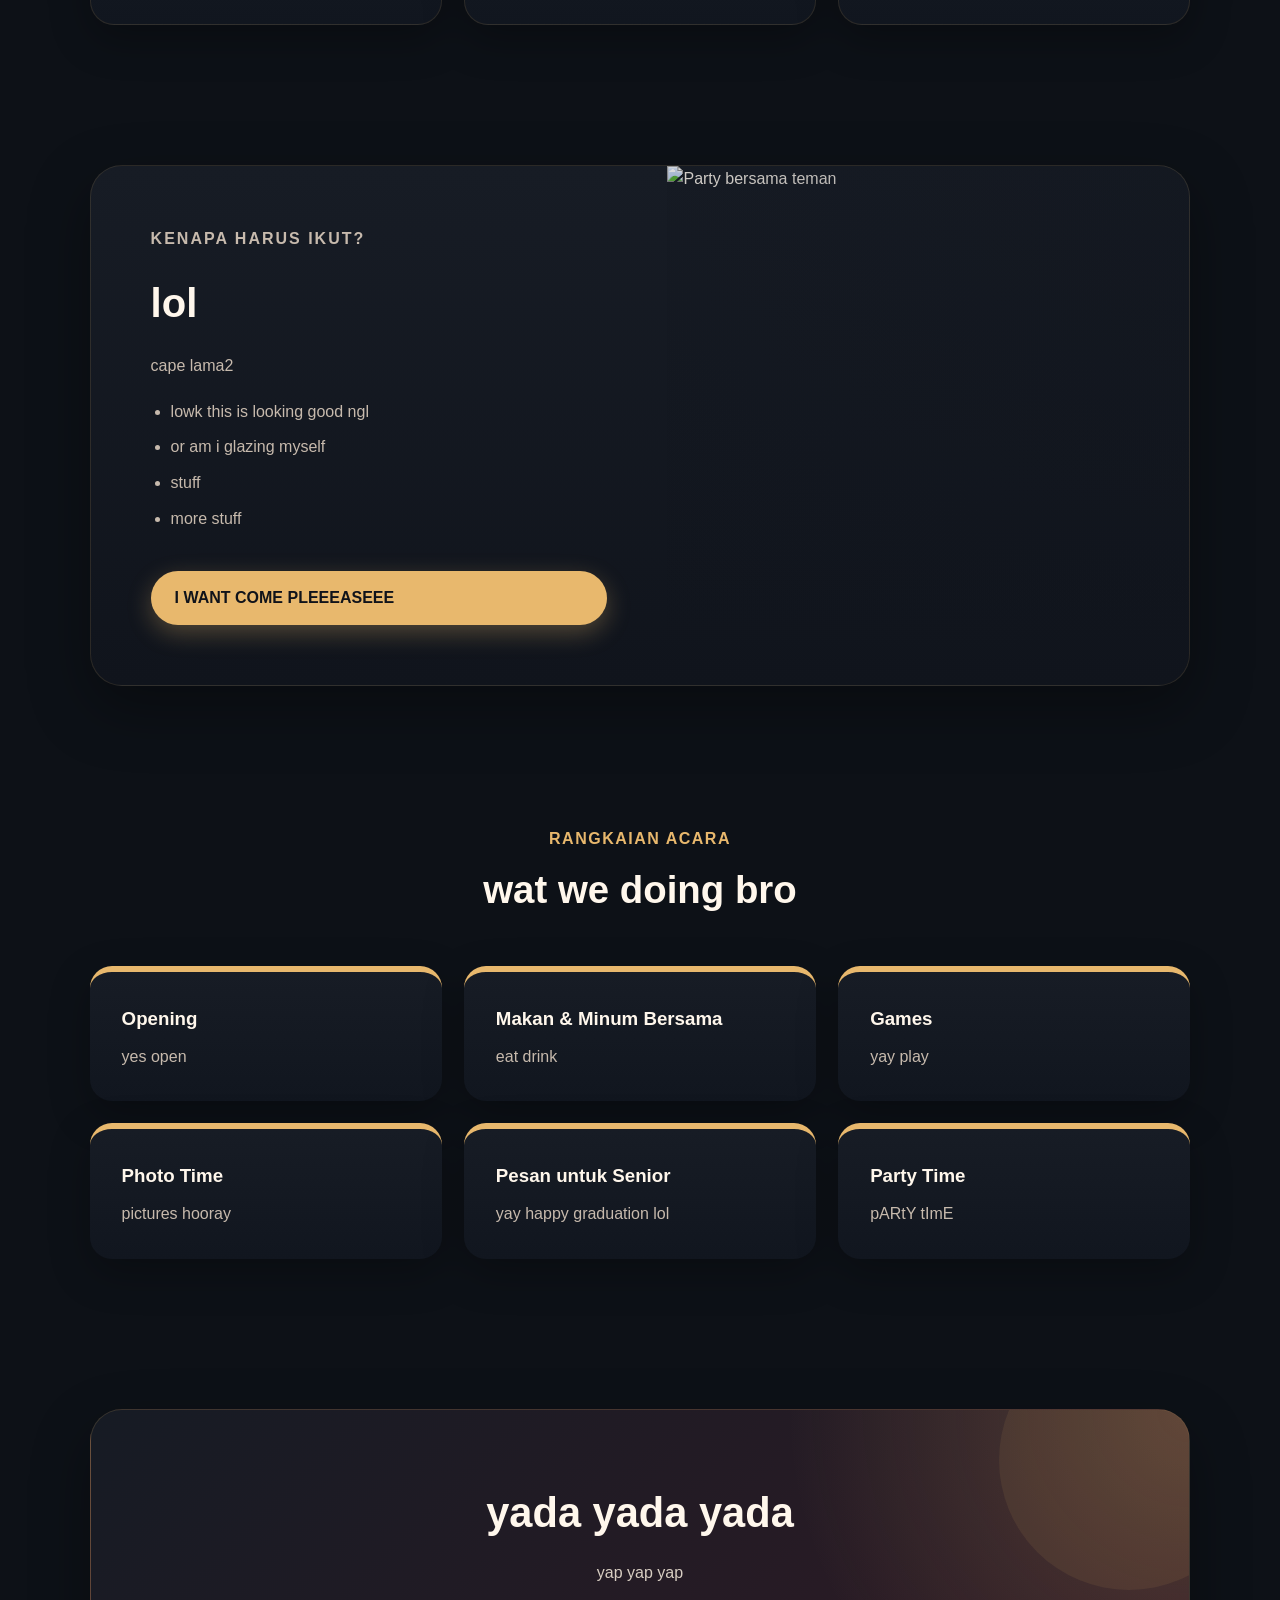
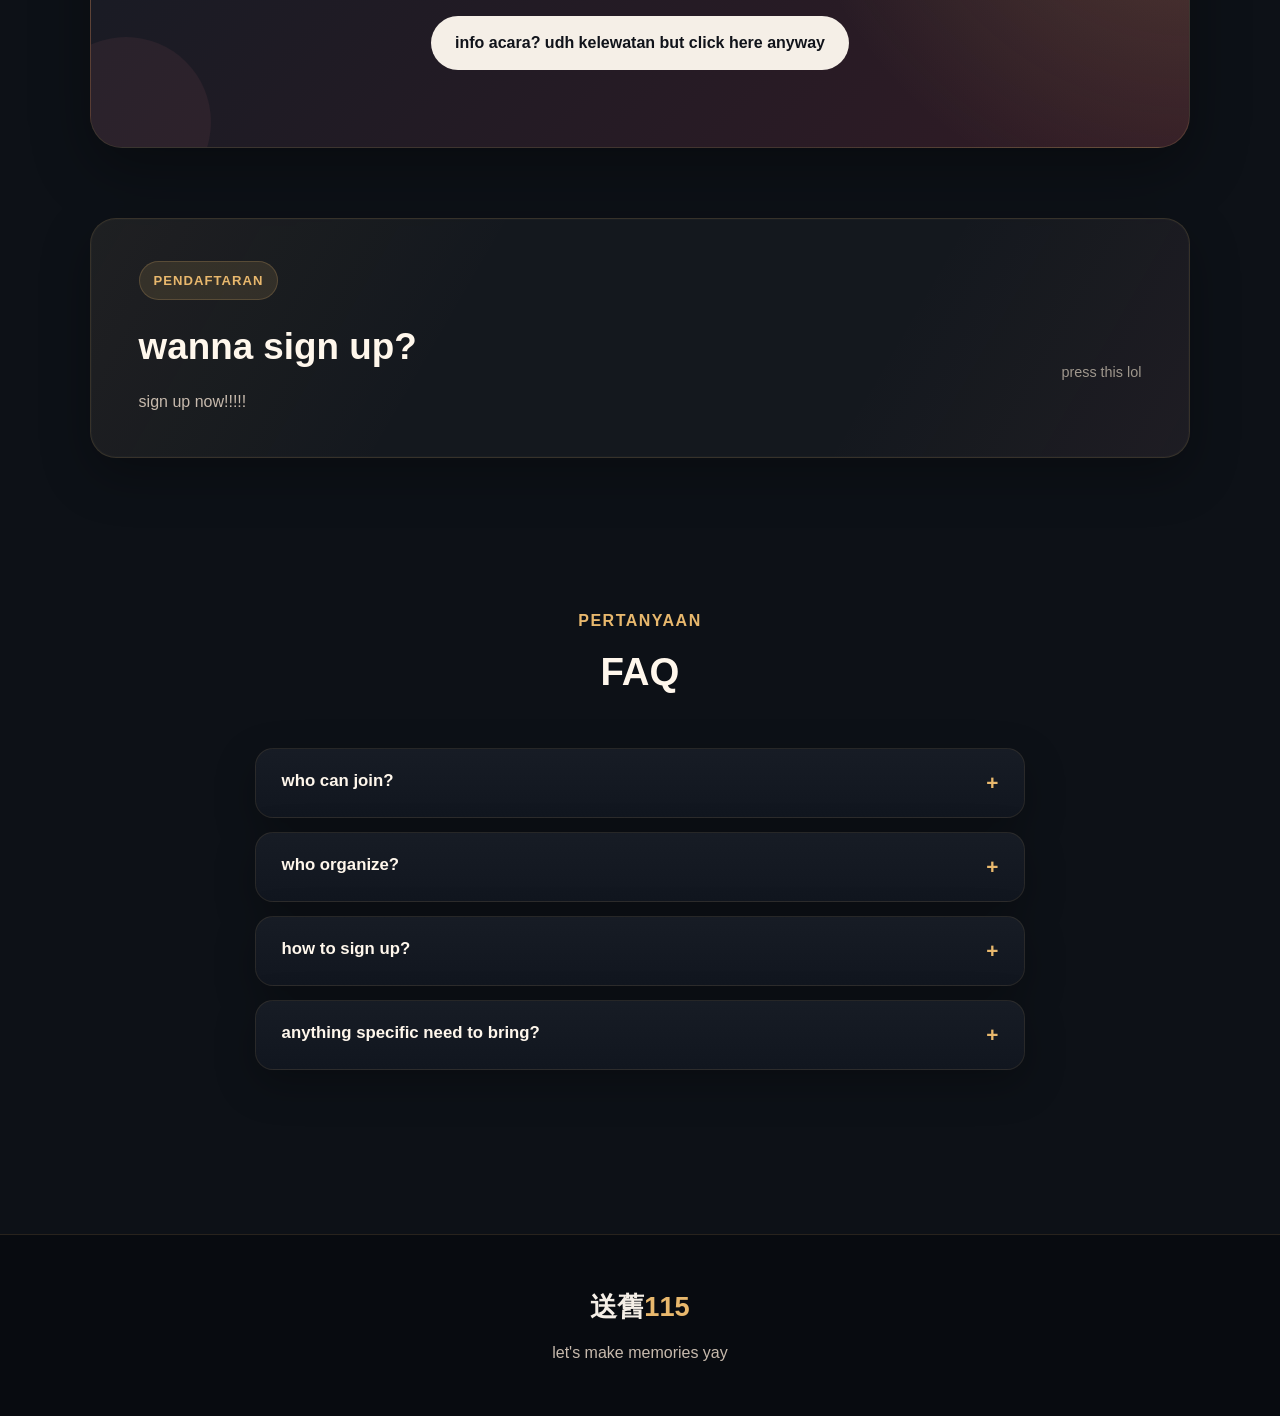
==== commit 238bf728: "update" ====
--- a/index.html
+++ b/index.html
@@ -5,6 +5,7 @@
     <meta name="viewport" content="width=device-width, initial-scale=1.0" />
     <title>送舊115</title>
     <link rel="stylesheet" href="index.css" />
+    <link rel="icon" href="./assets/favicon.ico" type="image/x-icon" />
   </head>
   <body>
     <header class="top-bar">
@@ -26,7 +27,7 @@
       <div class="hero-overlay"></div>
 
       <div class="hero-content">
-        <p class="small-title">送舊115</p>
+        <p class="small-title">TISA PRESENTS</p>
         <h1>送舊115</h1>
         <p>idk random stuff</p>
 
